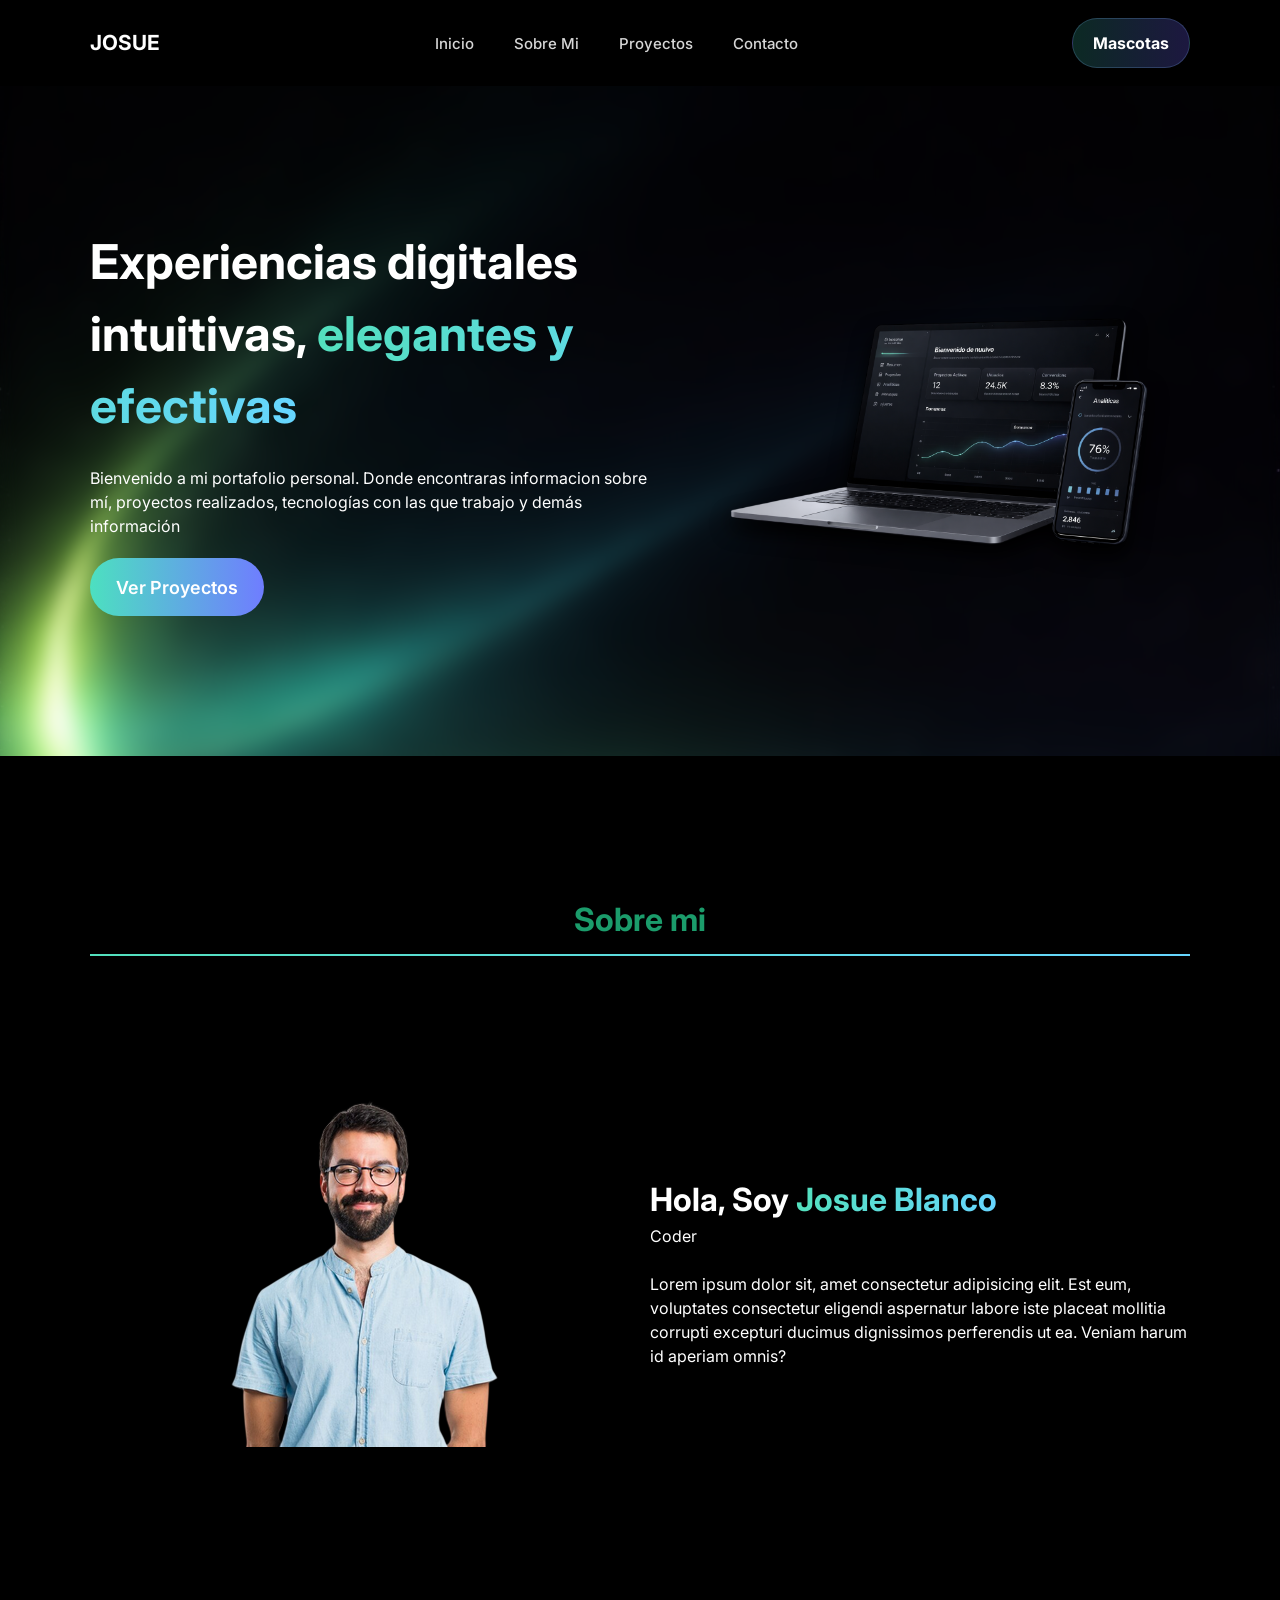
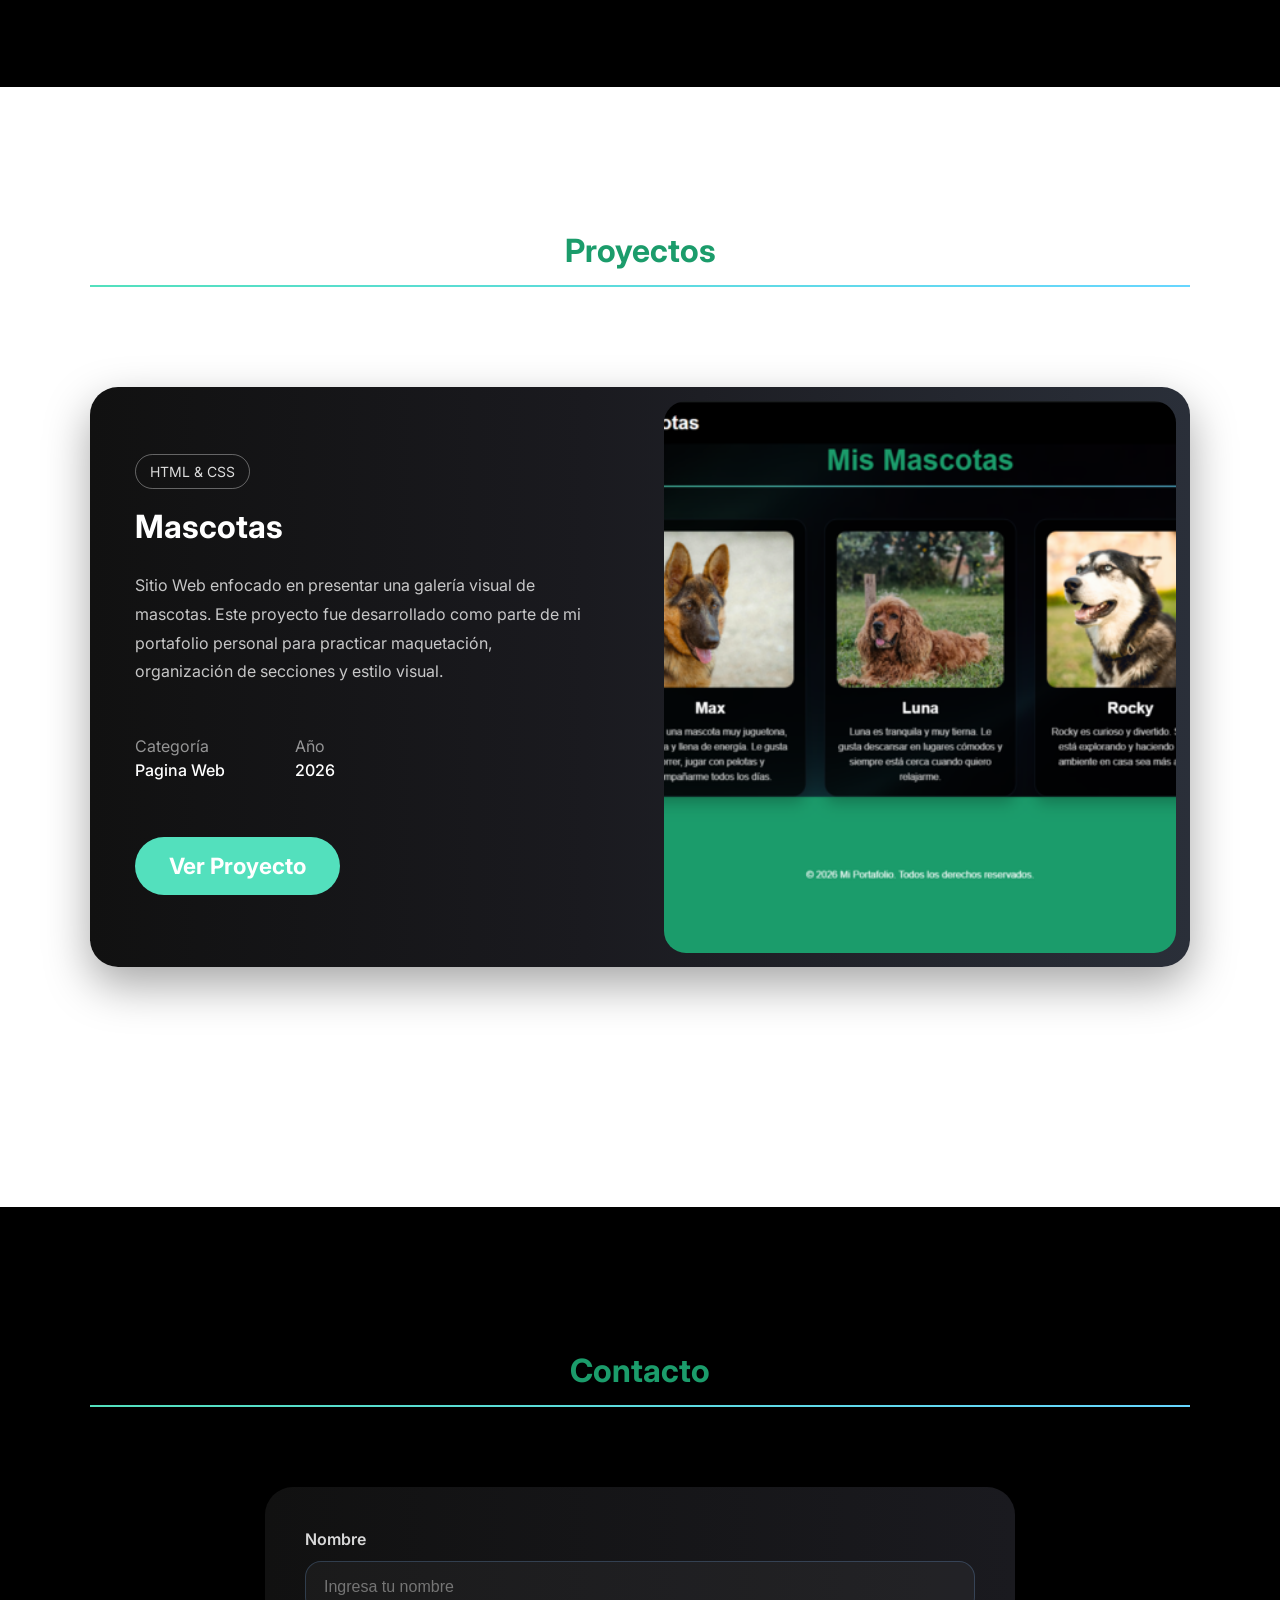
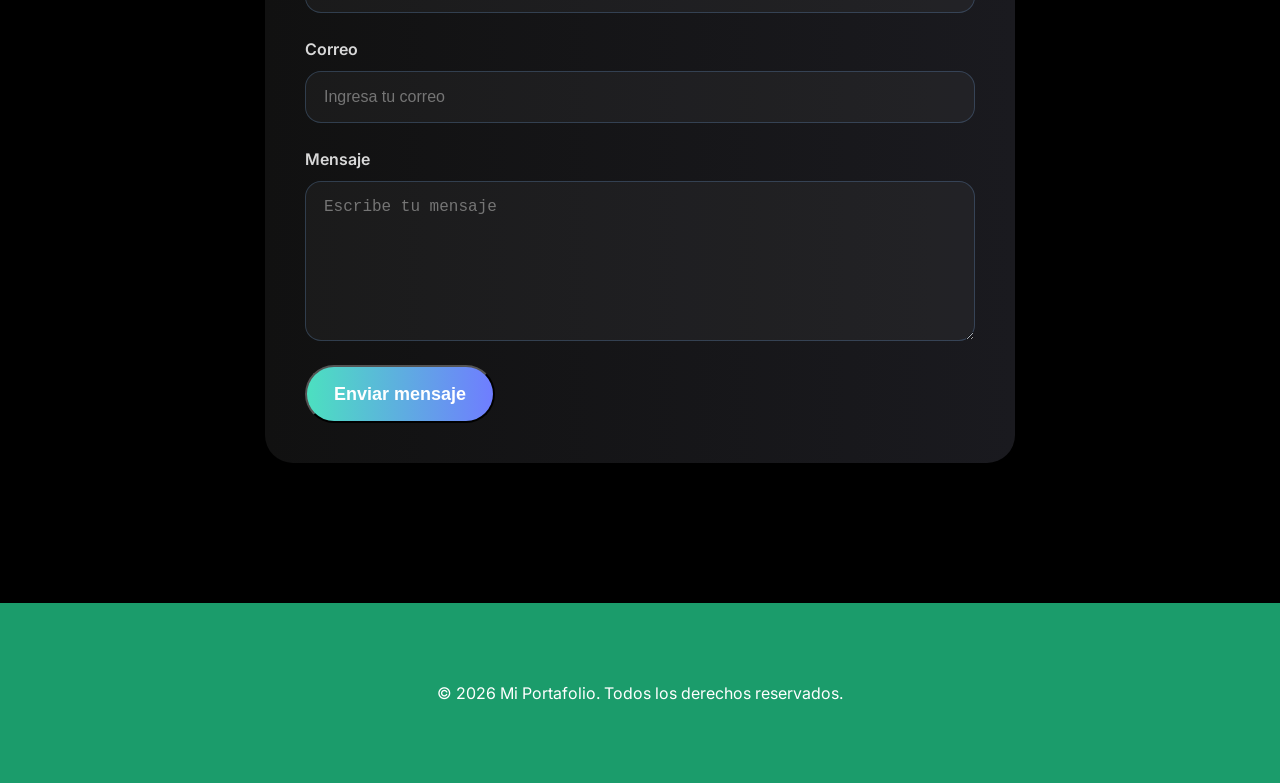
==== index.html @ 23755d36 "my first portafolio" ====
<!doctype html>
<html lang="es">
  <head>
    <meta charset="UTF-8" />
    <meta name="viewport" content="width=device-width, initial-scale=1.0" />
    <title>Portafolio</title>
    <link rel="stylesheet" href="style.css" />
    <link rel="preconnect" href="https://fonts.googleapis.com" />
    <link rel="preconnect" href="https://fonts.gstatic.com" crossorigin />
    <link
      href="https://fonts.googleapis.com/css2?family=Inter:ital,opsz,wght@0,14..32,100..900;1,14..32,100..900&display=swap"
      rel="stylesheet"
    />
  </head>
  <body>
    <header>
      <div class="container navbar">
        <div class="logo">JOSUE</div>
        <nav class="menu">
          <a href="index.html" class="">Inicio</a>
          <a href="#aboutme" class="">Sobre Mi</a>
          <a href="#projects" class="">Proyectos</a>
          <a href="#contact" class="">Contacto</a>
        </nav>
        <a href="mascotas.html" class="btn btn-primary">Mascotas</a>
      </div>
    </header>

    <main>
      <section class="hero">
        <div class="container hero-content">
          <div>
            <h1 class="title-principal">
              Experiencias digitales intuitivas,
              <span class="texto">elegantes y efectivas</span>
            </h1>
            <p>
              <br />
              Bienvenido a mi portafolio personal. Donde encontraras informacion
              sobre mí, proyectos realizados, tecnologías con las que trabajo y
              demás información
            </p>
            <div class="hero-buttons">
              <a href="#" class="btn btn-secondary">Ver Proyectos</a>
            </div>
          </div>

          <div class="hero-image"><img src="laptop01.png" alt="" /></div>
        </div>
      </section>

      <section id="aboutme" class="features">
        <div class="container">
          <div class="section-title">
            <h2>Sobre mi</h2>
            <hr class="linea" />
          </div>
          <div class="features-grid">
            <div class="content-left">
              <img src="person01.png" alt="" />
            </div>
            <div class="content-right">
              <h2 class="title-about-conten">
                Hola, Soy <span class="name">Josue Blanco</span>
              </h2>
              <span>Coder</span>
              <p>
                <br />
                Lorem ipsum dolor sit, amet consectetur adipisicing elit. Est
                eum, voluptates consectetur eligendi aspernatur labore iste
                placeat mollitia corrupti excepturi ducimus dignissimos
                perferendis ut ea. Veniam harum id aperiam omnis?
              </p>
            </div>
          </div>
        </div>
      </section>

      <section id="projects" class="section-projects">
        <div class="container">
          <div class="section-title">
            <h2>Proyectos</h2>
            <hr class="linea" />
          </div>

          <article class="project-showcase">
            <div class="project-info">
              <div class="project-tags">
                <span>HTML & CSS</span>
              </div>

              <h3>Mascotas</h3>

              <p class="project-description">
                Sitio Web enfocado en presentar una galería visual de mascotas.
                Este proyecto fue desarrollado como parte de mi portafolio
                personal para practicar maquetación, organización de secciones y
                estilo visual.
              </p>

              <div class="project-data">
                <div>
                  <small>Categoría</small>
                  <p>Pagina Web</p>
                </div>
                <div>
                  <small>Año</small>
                  <p>2026</p>
                </div>
              </div>

              <a href="mascotas.html" class="btn-case">Ver Proyecto</a>
            </div>

            <div class="project-image">
              <img src="pro01.png" alt="Vista previa del proyecto Mascotas" />
            </div>
          </article>
        </div>
      </section>
      <section id="contact" class="contact-section">
        <div class="container">
          <div class="section-title">
            <h2>Contacto</h2>
            <hr class="linea" />
          </div>

          <div class="container-contact">
            <form class="contact-form">
              <div class="form-group">
                <label for="nombre">Nombre</label>
                <input
                  type="text"
                  id="nombre"
                  name="nombre"
                  placeholder="Ingresa tu nombre"
                />
              </div>

              <div class="form-group">
                <label for="email">Correo</label>
                <input
                  type="email"
                  id="email"
                  name="email"
                  placeholder="Ingresa tu correo"
                />
              </div>

              <div class="form-group">
                <label for="mensaje">Mensaje</label>
                <textarea
                  id="mensaje"
                  name="mensaje"
                  rows="6"
                  placeholder="Escribe tu mensaje"
                ></textarea>
              </div>

              <button type="submit" class="btn btn-secondary">
                Enviar mensaje
              </button>
            </form>
          </div>
        </div>
      </section>
    </main>

    <footer class="pie">
      <p>&copy; 2026 Mi Portafolio. Todos los derechos reservados.</p>
    </footer>
  </body>
</html>
---- style.css ----
* {
  margin: 0;
  padding: 0;
  box-sizing: border-box;
}

html {
  scroll-behavior: smooth;
}

body {
  font-family: Arial, sans-serif;
  background-image: url("fondo-portafolio1.png");
  background-position: center;
  background-size: cover;
  background-repeat: no-repeat;
  background-attachment: fixed;
  backdrop-filter: blur(10px);
  font-family: "Inter", sans-serif;
  line-height: 1.5;
  color: white;
}

.container {
  width: min(1100px, 90%);
  margin: 0 auto;
}

/* Content Header*/

header {
  background: rgb(0, 0, 0);
  position: sticky;
  top: 0;
  z-index: 1000;
}

.navbar {
  display: flex;
  justify-content: space-between;
  align-items: center;
  padding: 18px 0;
}

.logo {
  font-size: 1.3rem;
  font-weight: bold;
}

.menu {
  display: flex;
  gap: 20px;
  align-items: center;
}

.menu {
  list-style: none;
  display: inline-block;
}

.menu a {
  position: relative;
  padding: 18px;
  color: #ffffffd6;
  text-decoration: none;
  font-size: 15px;
  font-weight: 500;
  transition: color 0.25s ease;
  white-space: nowrap;
}
.menu a::after {
  content: "";
  width: 0%;
  height: 2px;
  position: absolute;
  bottom: 0;
  left: 50%;
  background: linear-gradient(90deg, #53e0bd, #67d6ff);
  transition: all 0.4s ease;
}

.menu a:hover::after {
  width: 100%;
  left: 0;
}
.menu a:hover {
  color: white;
}

.btn {
  display: inline-flex;
  align-items: center;
  justify-content: center;
  padding: 12px 20px;
  border-radius: 999px;
  font-weight: bold;
  transition: 0.3s ease;
  text-decoration: none;
  color: inherit;
}

.btn-primary {
  border: 1px solid #81baff38;
  background: linear-gradient(90deg, #41e6c62e, #725eff40);
  backdrop-filter: blur(10px);
}

/* Content Section principal*/

.hero {
  padding: 140px 0;
}

.hero-content {
  display: grid;
  grid-template-columns: 1.2fr 1fr;
  gap: 40px;
  align-items: center;
}

.title-principal {
  font-size: 3rem;
}

.texto {
  background: linear-gradient(to right, #53e0bd, #67d6ff);
  -webkit-background-clip: text;
  background-clip: text;
  -webkit-text-fill-color: transparent;
  color: transparent;
  font-weight: bold;
  font-size: 3rem;
}

.btn-secondary {
  min-height: 58px;
  padding: 0 26px;
  border-radius: 999px;
  font-size: 18px;
  font-weight: 600;
  color: white;
  background: linear-gradient(90deg, #4ce0c0 0%, #6f7dff 100%);
}

.hero-buttons {
  display: flex;
  gap: 15px;
  flex-wrap: wrap;
  margin-top: 20px;
}

.hero-image {
  width: 100%;
  display: flex;
  align-items: center;
  justify-content: center;
}

.hero-image img {
  width: 100%;
  height: auto;
  transition: transform 0.3s ease-in-out;
  filter: drop-shadow(0px 10px 10px rgba(0, 0, 0, 2));
}
.hero-image img:hover {
  transform: scale(1.2);
}

/* Content Section About Me*/

.features {
  background-color: black;
  padding: 140px 0;
}

.section-title {
  text-align: center;
  margin-bottom: 40px;
  color: #1b9c6b;
}

.section-title h2 {
  font-size: 2rem;
  margin-bottom: 10px;
}

.linea {
  border: none;
  height: 2px;
  background: linear-gradient(90deg, #53e0bd, #67d6ff);
  width: 100%;
}

.features-grid {
  padding: 100px 0;
  display: grid;
  grid-template-columns: repeat(2, 1fr);
  gap: 20px;
}

.content-left {
  display: flex;
  justify-content: center;
}

.content-right {
  align-content: center;
}

.title-about-conten {
  font-size: 2rem;
}

.name {
  background: linear-gradient(to right, #53e0bd, #67d6ff);
  -webkit-background-clip: text;
  background-clip: text;
  -webkit-text-fill-color: transparent;
  color: transparent;
  font-weight: bold;
  font-size: 2rem;
}

/* Content Section Projects*/

.section-projects {
  padding: 140px 0;
}

.project-showcase {
  display: grid;
  grid-template-columns: 1fr 1fr;
  gap: 20px;
  margin: 100px 0;
  min-height: 580px;
  border-radius: 28px;
  overflow: hidden;
  background: linear-gradient(90deg, #111111 0%, #1a1a1f 45%, #2a2f39 100%);
  box-shadow: 0 18px 45px rgba(0, 0, 0, 0.35);
}

.project-info {
  padding: 50px 45px 50px 45px;
  display: flex;
  flex-direction: column;
  justify-content: center;
}

.project-tags {
  margin-bottom: 28px;
}

.project-tags span {
  border: 1px solid rgba(255, 255, 255, 0.35);
  color: rgba(255, 255, 255, 0.85);
  border-radius: 999px;
  padding: 8px 14px;
  font-size: 14px;
}

.project-info h3 {
  font-size: 2rem;
  line-height: 1;
  margin-bottom: 28px;
}

.project-description {
  font-size: 1rem;
  line-height: 1.8;
  color: rgba(255, 255, 255, 0.76);
  margin-bottom: 48px;
  max-width: 520px;
}

.project-data {
  display: flex;
  gap: 70px;
  margin-bottom: 55px;
}

.project-data small {
  color: rgba(255, 255, 255, 0.55);
  font-size: 1rem;
  margin-bottom: 10px;
}

.project-data p {
  font-size: 1rem;
  font-weight: 500;
}

.btn-case {
  display: inline-flex;
  align-items: center;
  justify-content: center;
  width: fit-content;
  min-height: 58px;
  padding: 0 34px;
  border-radius: 999px;
  text-decoration: none;
  font-size: 1.4rem;
  font-weight: 700;
  color: white;
  background: #53e0bd;
}

.project-image {
  align-content: center;
  display: flex;
  justify-content: center;
  padding: 14px;
}

.project-image img {
  width: 100%;
  object-fit: cover;
  border-radius: 22px;
}

/* Content Section Contact*/

.contact-section {
  padding: 140px 0;
  background-color: black;
}

.container-contact {
  max-width: 750px;
  margin: 80px auto 0;
  padding: 40px;
  border-radius: 28px;
  background: linear-gradient(90deg, #111111 0%, #1a1a1f);
  box-shadow: 0 18px 45px rgba(0, 0, 0, 0.35);
}

.contact-form {
  display: flex;
  flex-direction: column;

  gap: 24px;
}

.form-group {
  display: flex;
  flex-direction: column;
  gap: 10px;
}

.form-group label {
  font-size: 1rem;
  font-weight: 600;
  color: #ffffffd6;
}

.form-group input,
.form-group textarea {
  width: 100%;
  padding: 16px 18px;
  border: 1px solid #81baff38;
  border-radius: 16px;
  background: rgba(255, 255, 255, 0.04);
  color: white;
  font-size: 1rem;
  outline: none;
  transition: 0.3s ease;
}

.form-group textarea {
  resize: vertical;
  min-height: 160px;
}

.contact-form button {
  width: 190px;
  cursor: pointer;
}

/* Content Page pets*/

.hero-pets {
  padding: 80px 0;
}

.pets-gallery {
  display: flex;
  flex-wrap: wrap;
  justify-content: center;
  gap: 30px;
}

.pet-card {
  width: 320px;
  background: rgba(0, 0, 0, 0.7);
  border: 1px solid rgba(129, 186, 255, 0.12);
  border-radius: 22px;
  padding: 20px;
  text-align: center;
  backdrop-filter: blur(8px);
  box-shadow: 0 10px 25px rgba(0, 0, 0, 0.25);
}

.pet-card img {
  width: 100%;
  height: 260px;
  object-fit: cover;
  border-radius: 16px;
  margin-bottom: 16px;
}

.pet-card h3 {
  font-size: 1.6rem;
  margin-bottom: 12px;
}

.pet-card p {
  color: rgba(255, 255, 255, 0.8);
  line-height: 1.6;
  font-size: 0.98rem;
}

/* Content Footer*/

.pie {
  background-color: #1b9c6b;
  display: flex;
  height: 180px;
  align-items: center;
  justify-content: center;
  color: #ffffff;
}

@media (max-width: 900px) {
  .hero-content {
    grid-template-columns: 1fr;
  }

  .content-left {
    order: 2;
  }

  .content-right {
    order: 1;
  }

  .features-grid {
    grid-template-columns: 1fr;
  }
  .project-showcase {
    grid-template-columns: 1fr;
  }
  .project-info {
    order: 2;
  }
  .project-image {
    order: 1;
  }
}

@media (max-width: 600px) {
  .navbar {
    flex-direction: column;
    gap: 15px;
  }

  .menu {
    flex-wrap: wrap;
    justify-content: center;
  }

  .features-grid {
    grid-template-columns: 1fr;
  }

  .hero-text h1 {
    font-size: 2rem;
  }

  .hero-buttons {
    flex-direction: column;
  }

  .btn {
    width: 100%;
  }
  .contact-box {
    padding: 25px;
    margin-top: 50px;
  }

  .contact-form button {
    align-self: stretch;
  }
}
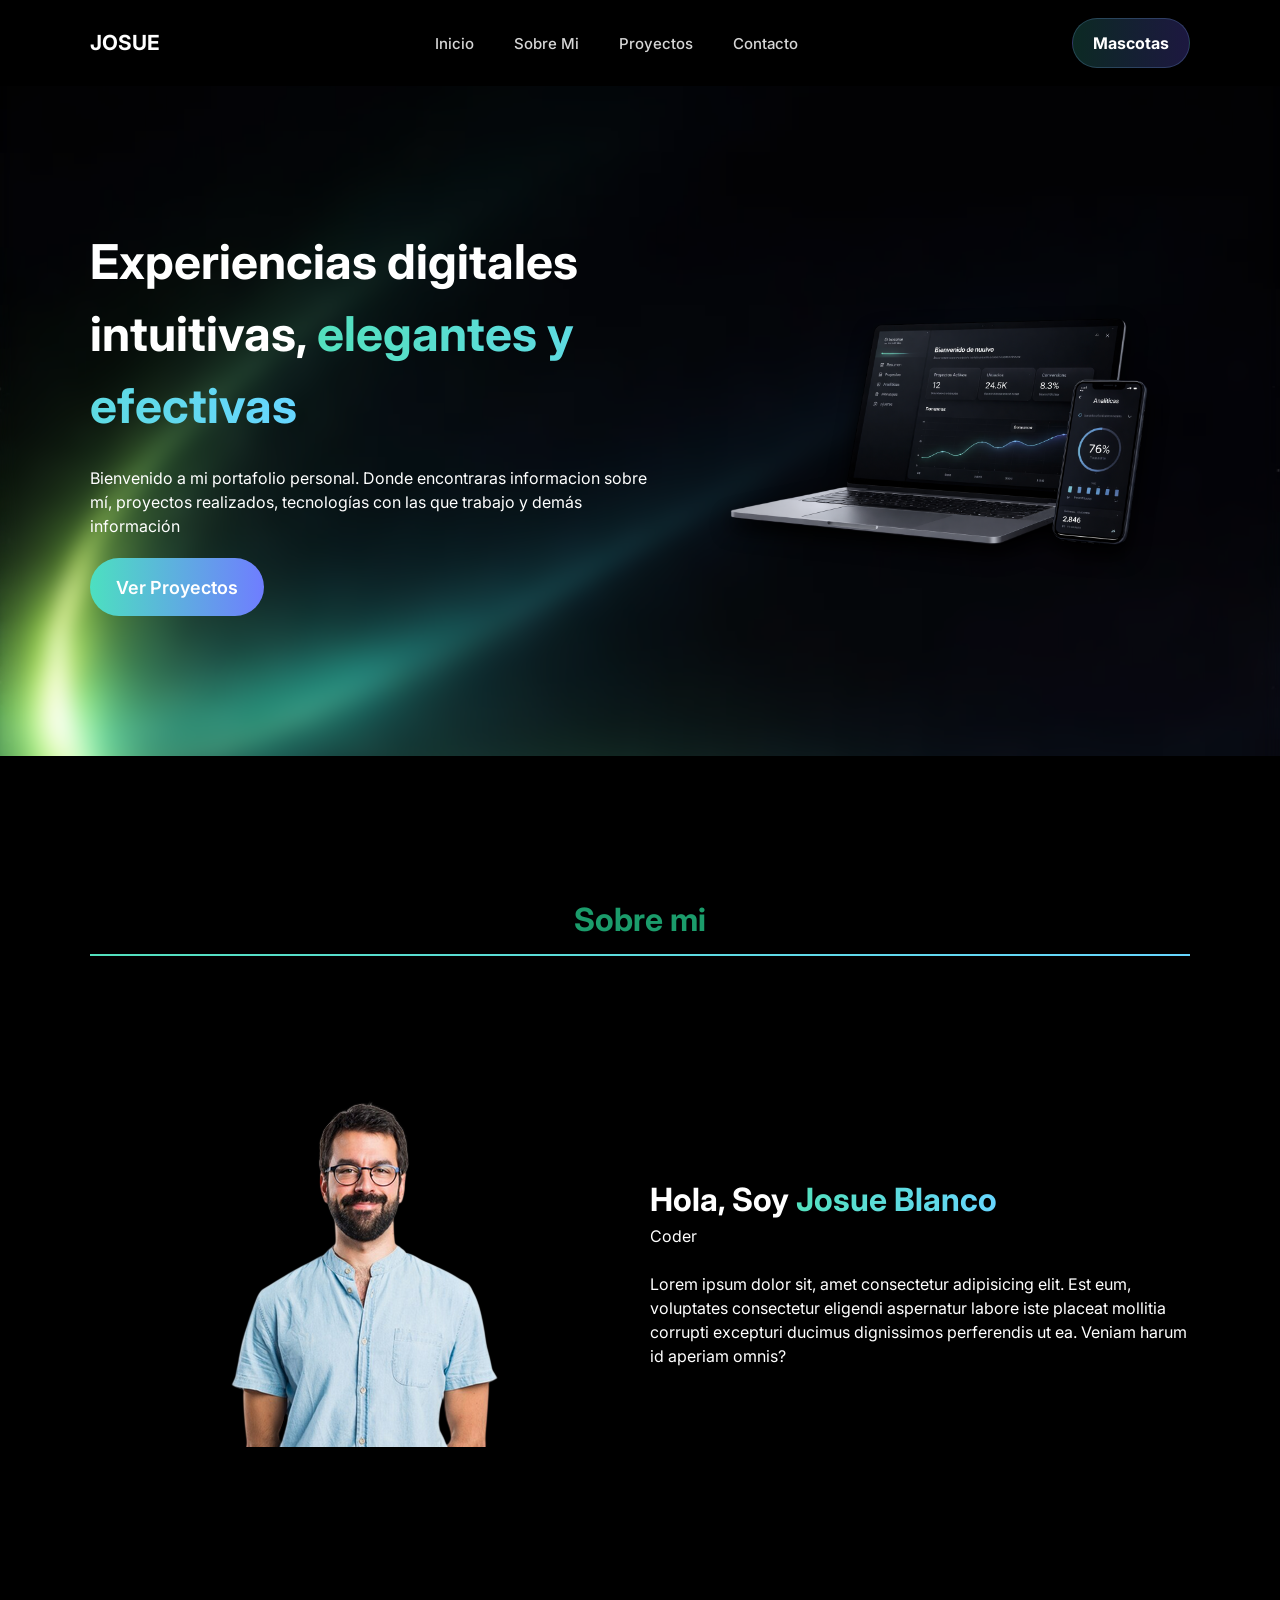
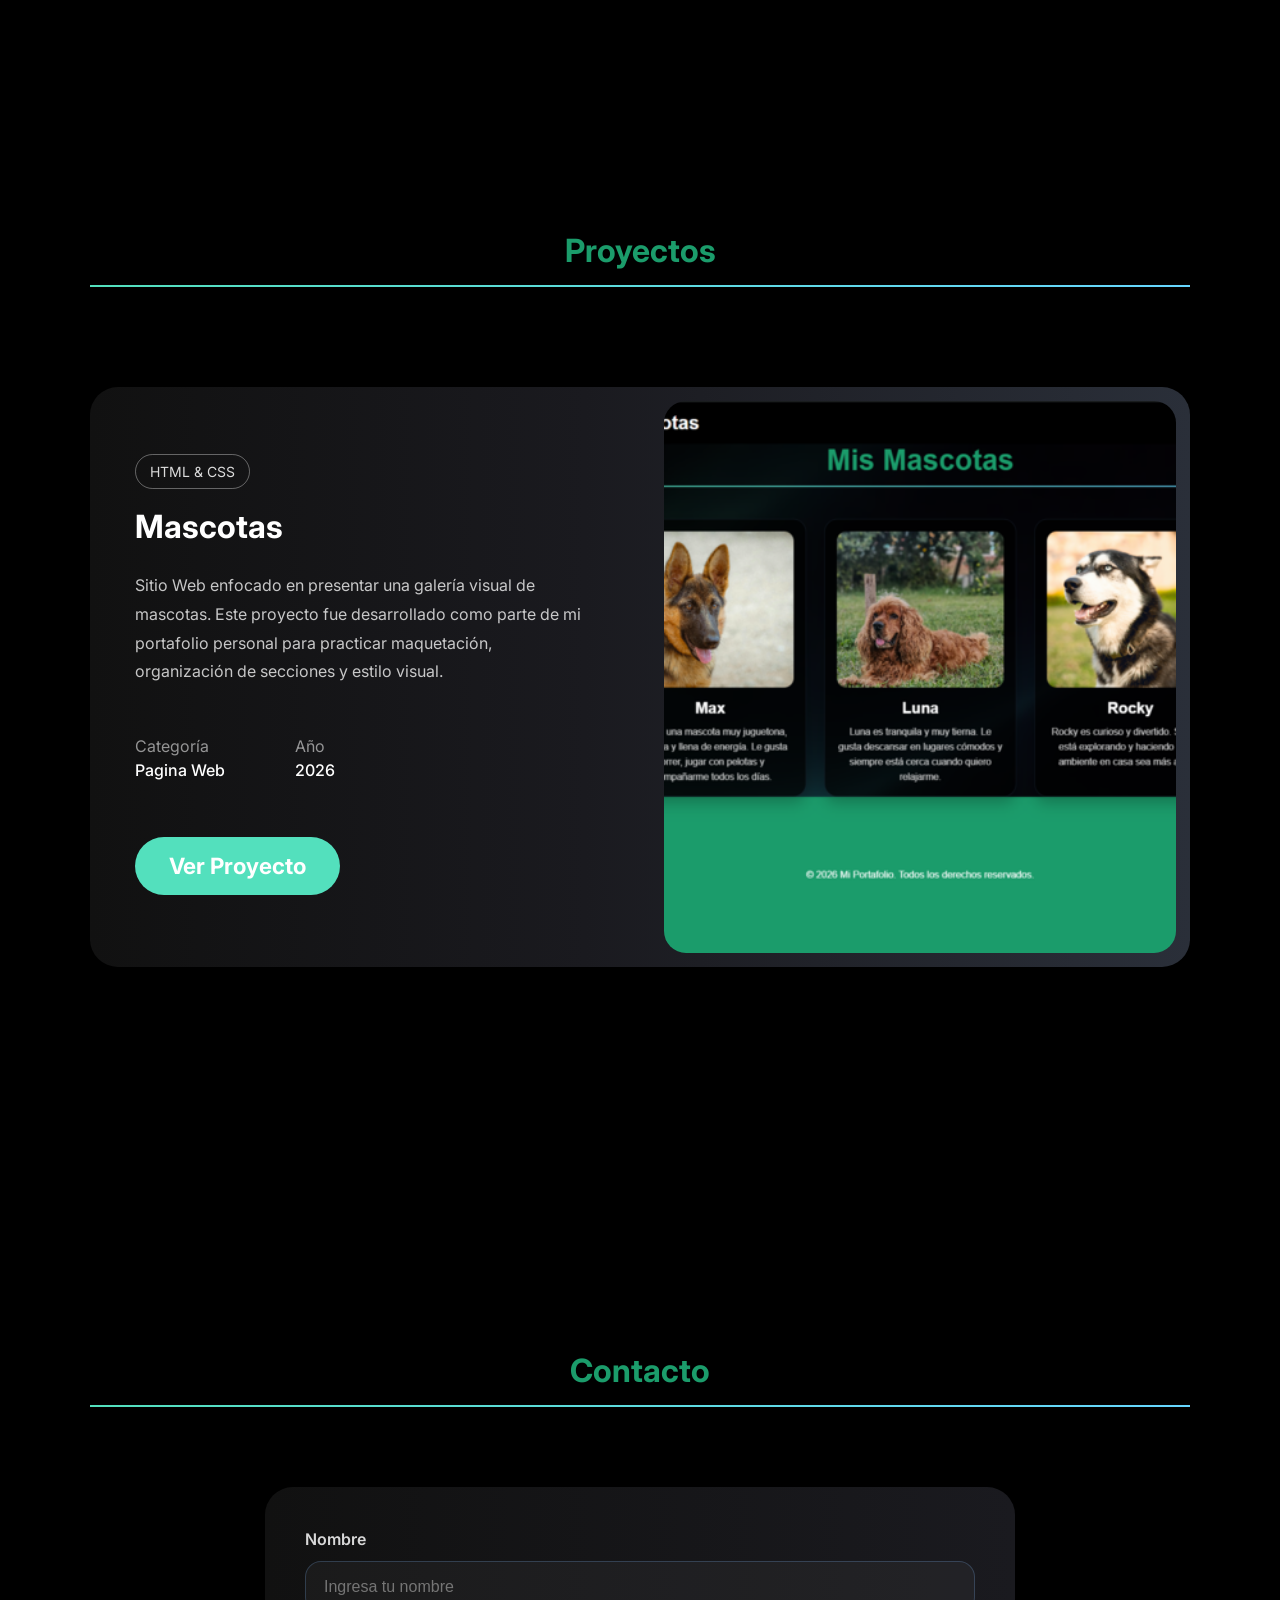
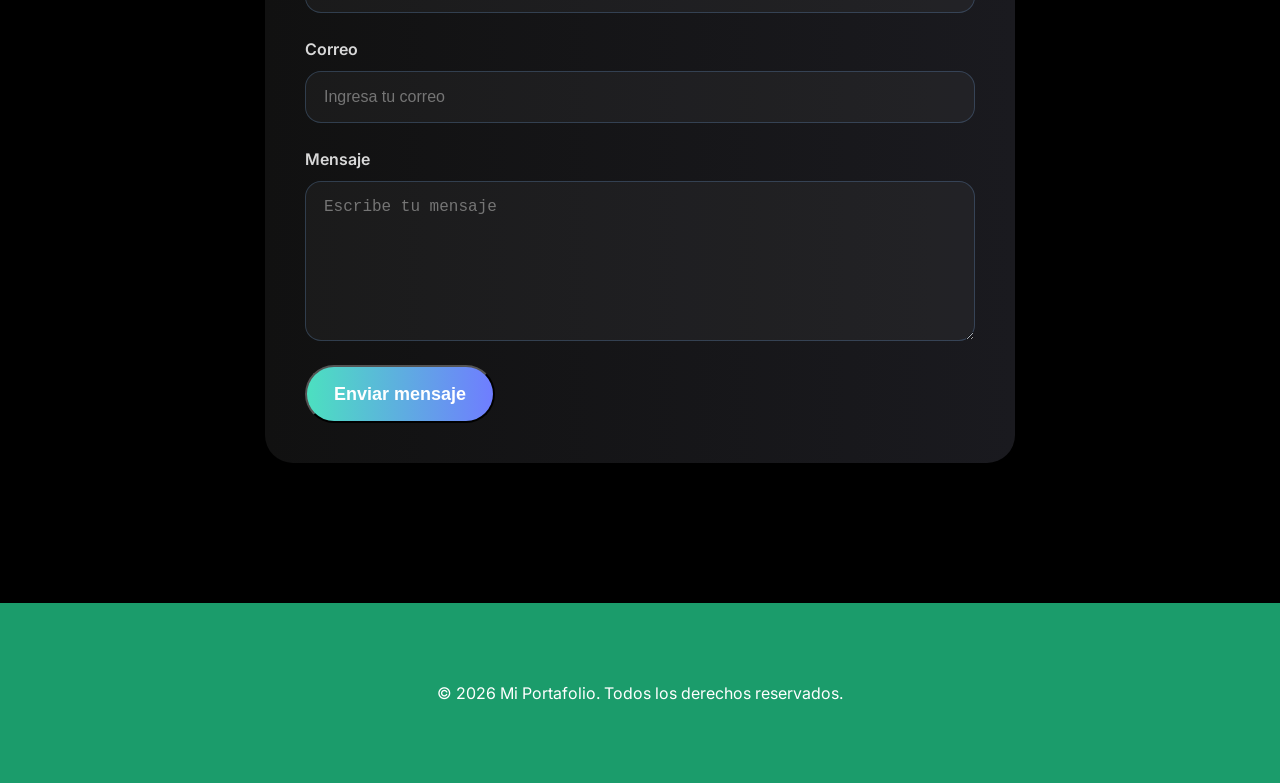
==== commit a3d19667: "update menu" ====
--- a/index.html
+++ b/index.html
@@ -16,13 +16,18 @@
     <header>
       <div class="container navbar">
         <div class="logo">JOSUE</div>
+        <button class="close-menu">
+          <span></span>
+          <span></span>
+          <span></span>
+        </button>
         <nav class="menu">
           <a href="index.html" class="">Inicio</a>
           <a href="#aboutme" class="">Sobre Mi</a>
           <a href="#projects" class="">Proyectos</a>
           <a href="#contact" class="">Contacto</a>
         </nav>
-        <a href="mascotas.html" class="btn btn-primary">Mascotas</a>
+        <a href="mascotas.html" class="btn btn-primary btn-mascota">Mascotas</a>
       </div>
     </header>
 
@@ -169,5 +174,6 @@
     <footer class="pie">
       <p>&copy; 2026 Mi Portafolio. Todos los derechos reservados.</p>
     </footer>
+    <script src="script.js"></script>
   </body>
 </html>
--- a/style.css
+++ b/style.css
@@ -10,7 +10,8 @@
 
 body {
   font-family: Arial, sans-serif;
-  background-image: url("fondo-portafolio1.png");
+  background: black;
+  background-image: url("fondo-portafolio1.webp");
   background-position: center;
   background-size: cover;
   background-repeat: no-repeat;
@@ -47,13 +48,26 @@
   font-weight: bold;
 }
 
+.close-menu {
+  display: none;
+  flex-direction: column;
+  gap: 4px;
+  background: none;
+  border: none;
+  padding: 4px;
+  cursor: pointer;
+}
+.close-menu span {
+  width: 25px;
+  height: 3px;
+  margin-top: 4px;
+  background-color: white;
+  display: block;
+}
 .menu {
   display: flex;
   gap: 20px;
   align-items: center;
-}
-
-.menu {
   list-style: none;
   display: inline-block;
 }
@@ -457,14 +471,43 @@
 }
 
 @media (max-width: 600px) {
-  .navbar {
+  .menu {
+    display: flex;
+
     flex-direction: column;
-    gap: 15px;
-  }
-
-  .menu {
-    flex-wrap: wrap;
-    justify-content: center;
+    position: absolute;
+    width: 100%;
+    top: 100%;
+    left: 0;
+    z-index: 10;
+    height: 0;
+    overflow: hidden;
+    transition: all 0.5s ease-in-out;
+  }
+  .active {
+    height: 100vh;
+  }
+  .btn-mascota {
+    display: none;
+  }
+  .menu::after {
+    content: "";
+    z-index: -1;
+    left: 0;
+    position: absolute;
+    width: 100%;
+    height: 100%;
+    background-color: #000000ce;
+    backdrop-filter: blur(5px);
+  }
+  .close-menu {
+    display: block;
+    padding: 10px;
+  }
+
+  .menu a {
+    font-size: 20px;
+    color: white;
   }
 
   .features-grid {
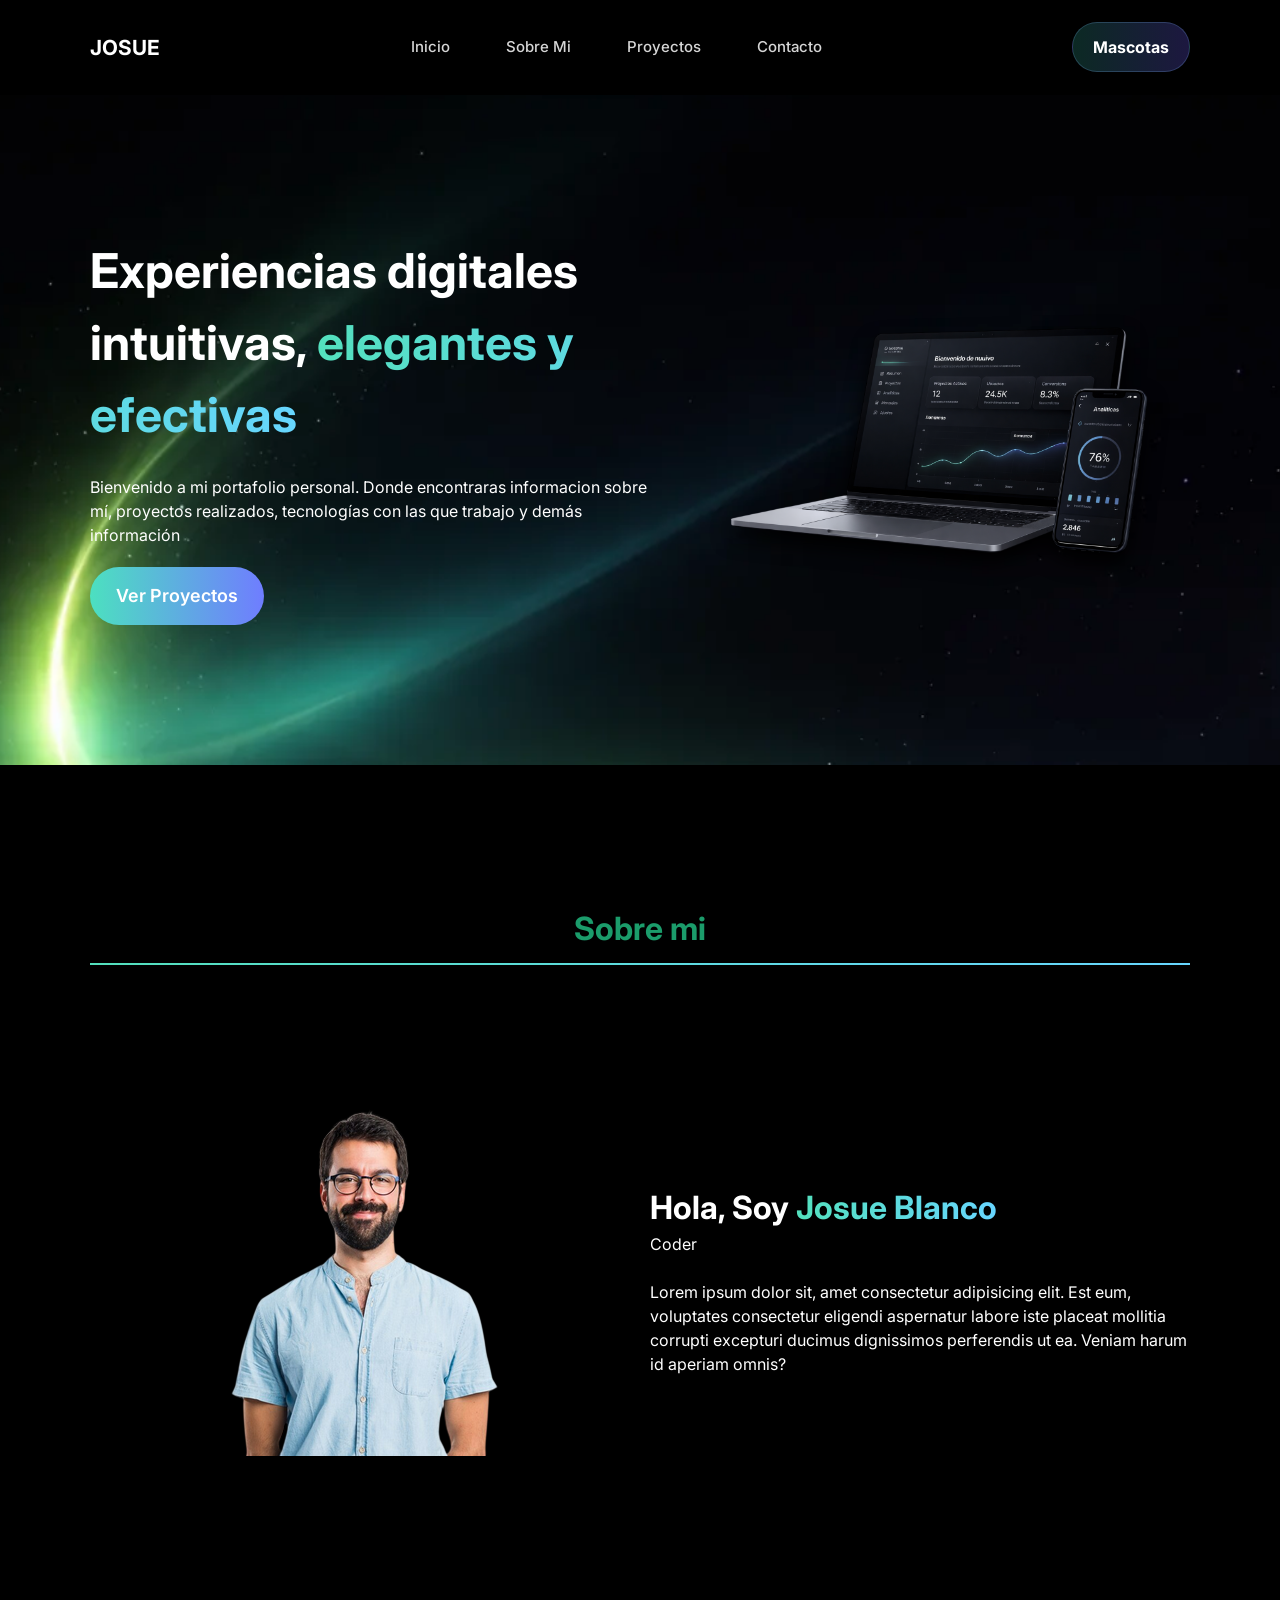
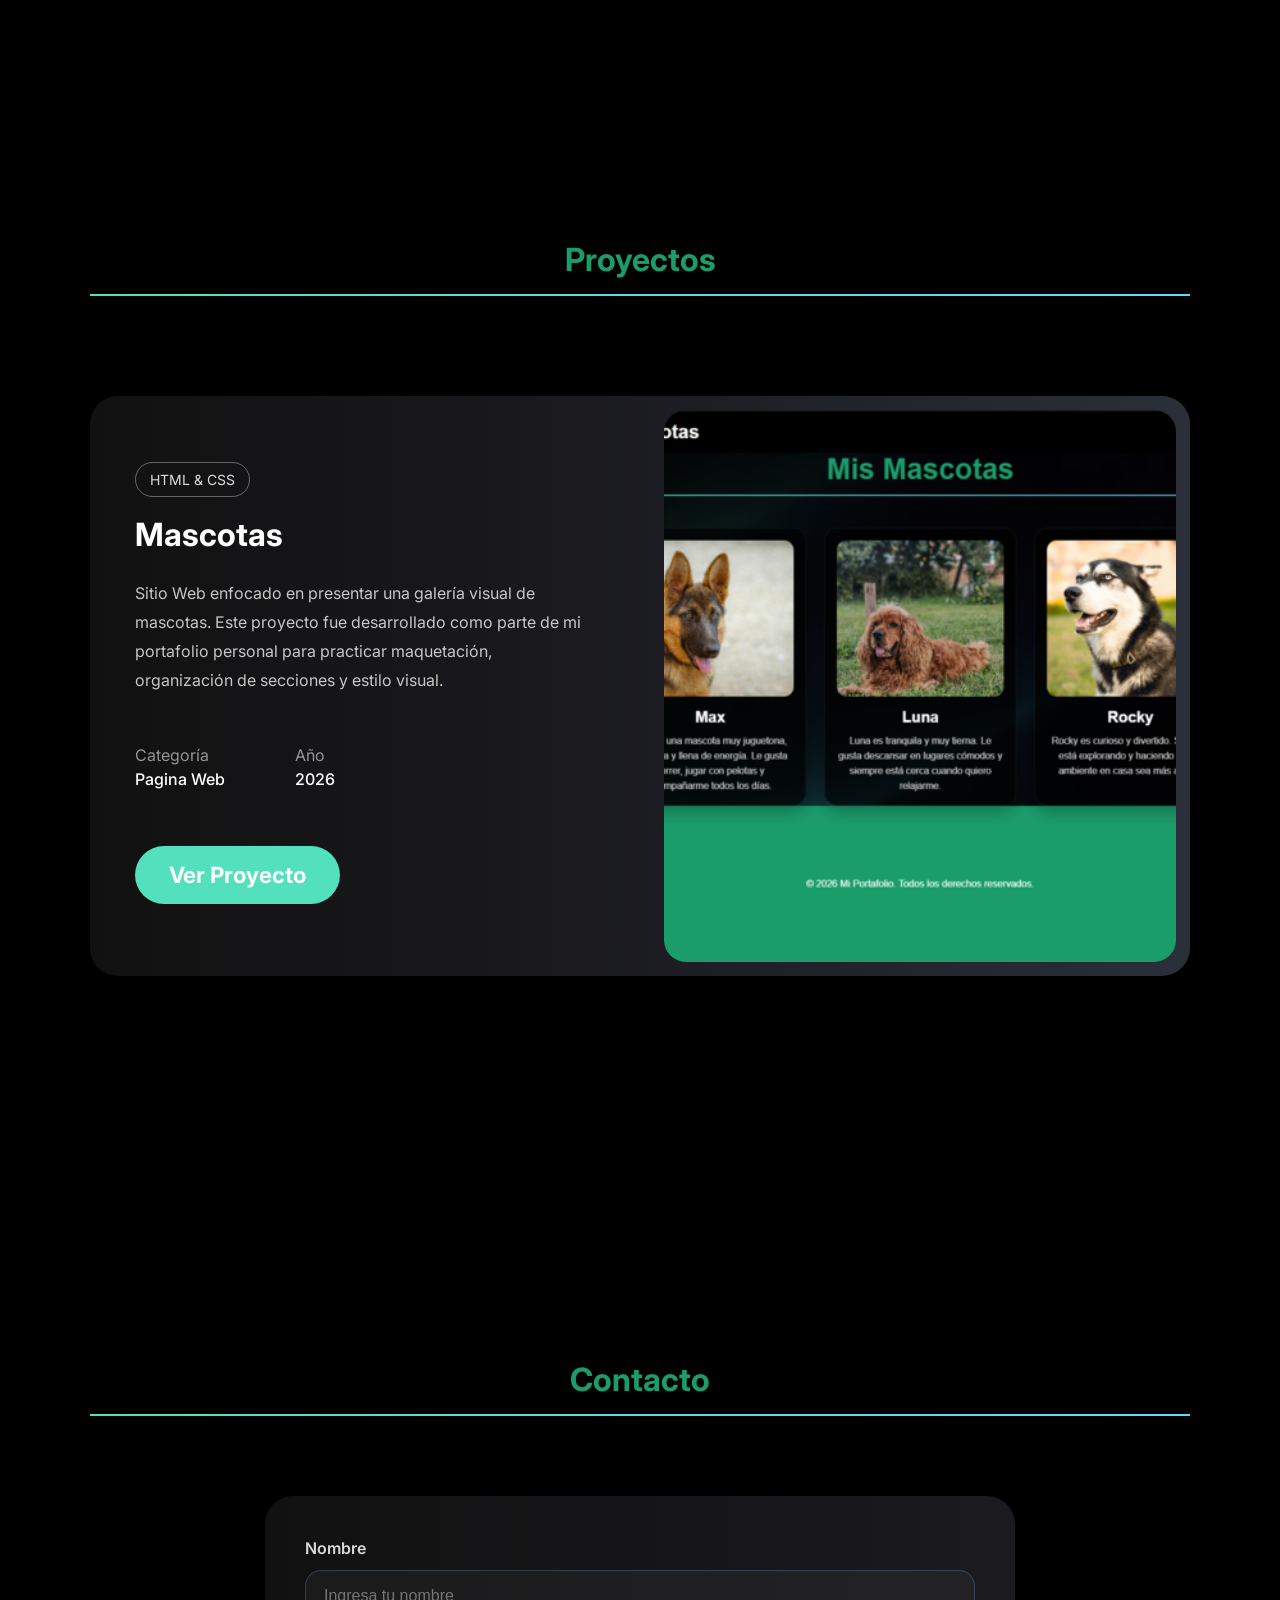
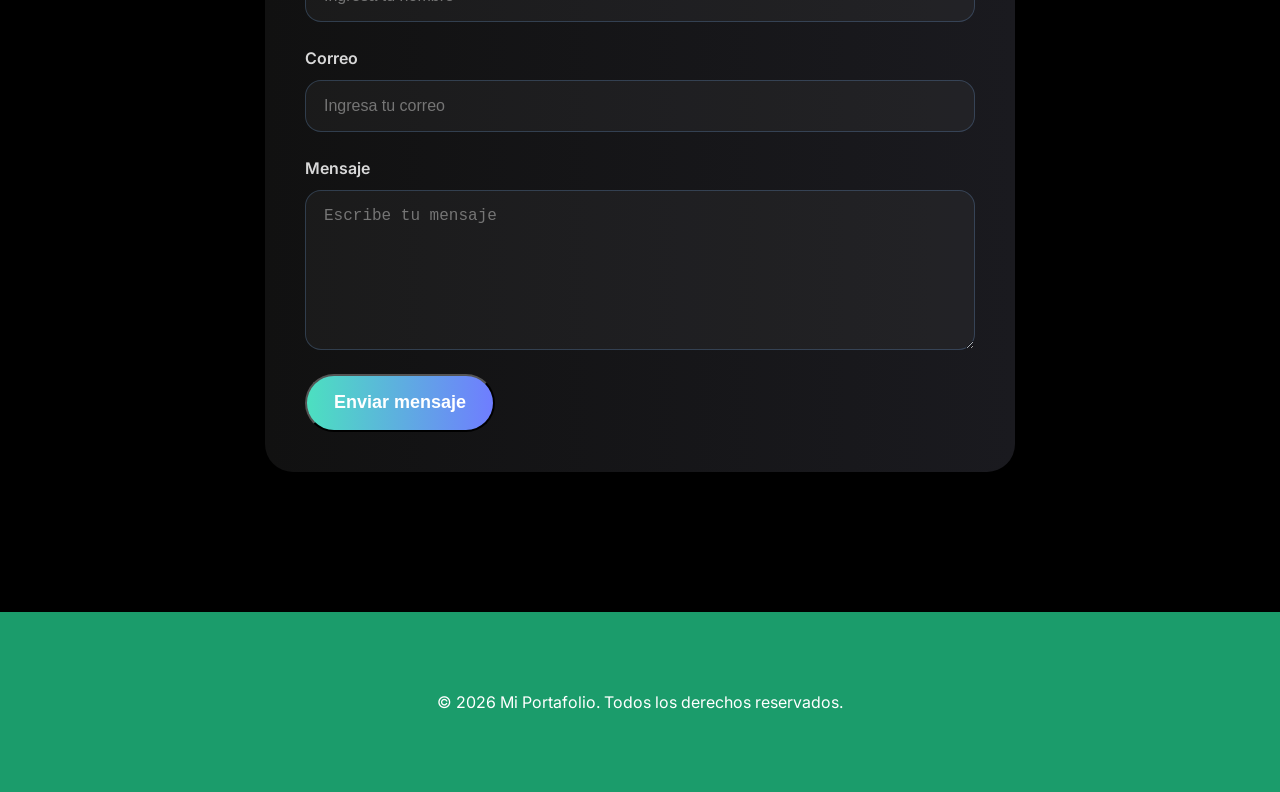
==== commit 5061d98c: "update portafolio" ====
--- a/index.html
+++ b/index.html
@@ -13,6 +13,7 @@
     />
   </head>
   <body>
+    <div class="bg-fixed"></div>
     <header>
       <div class="container navbar">
         <div class="logo">JOSUE</div>
--- a/style.css
+++ b/style.css
@@ -9,17 +9,21 @@
 }
 
 body {
-  font-family: Arial, sans-serif;
+  font-family: "Inter", sans-serif;
+  line-height: 1.5;
+  color: white;
   background: black;
+  position: relative;
+}
+
+.bg-fixed {
+  position: fixed;
+  inset: 0;
   background-image: url("fondo-portafolio1.webp");
   background-position: center;
   background-size: cover;
   background-repeat: no-repeat;
-  background-attachment: fixed;
-  backdrop-filter: blur(10px);
-  font-family: "Inter", sans-serif;
-  line-height: 1.5;
-  color: white;
+  z-index: -1;
 }
 
 .container {
@@ -30,7 +34,7 @@
 /* Content Header*/
 
 header {
-  background: rgb(0, 0, 0);
+  background: #000000;
   position: sticky;
   top: 0;
   z-index: 1000;
@@ -69,7 +73,6 @@
   gap: 20px;
   align-items: center;
   list-style: none;
-  display: inline-block;
 }
 
 .menu a {
@@ -175,9 +178,6 @@
   height: auto;
   transition: transform 0.3s ease-in-out;
   filter: drop-shadow(0px 10px 10px rgba(0, 0, 0, 2));
-}
-.hero-image img:hover {
-  transform: scale(1.2);
 }
 
 /* Content Section About Me*/
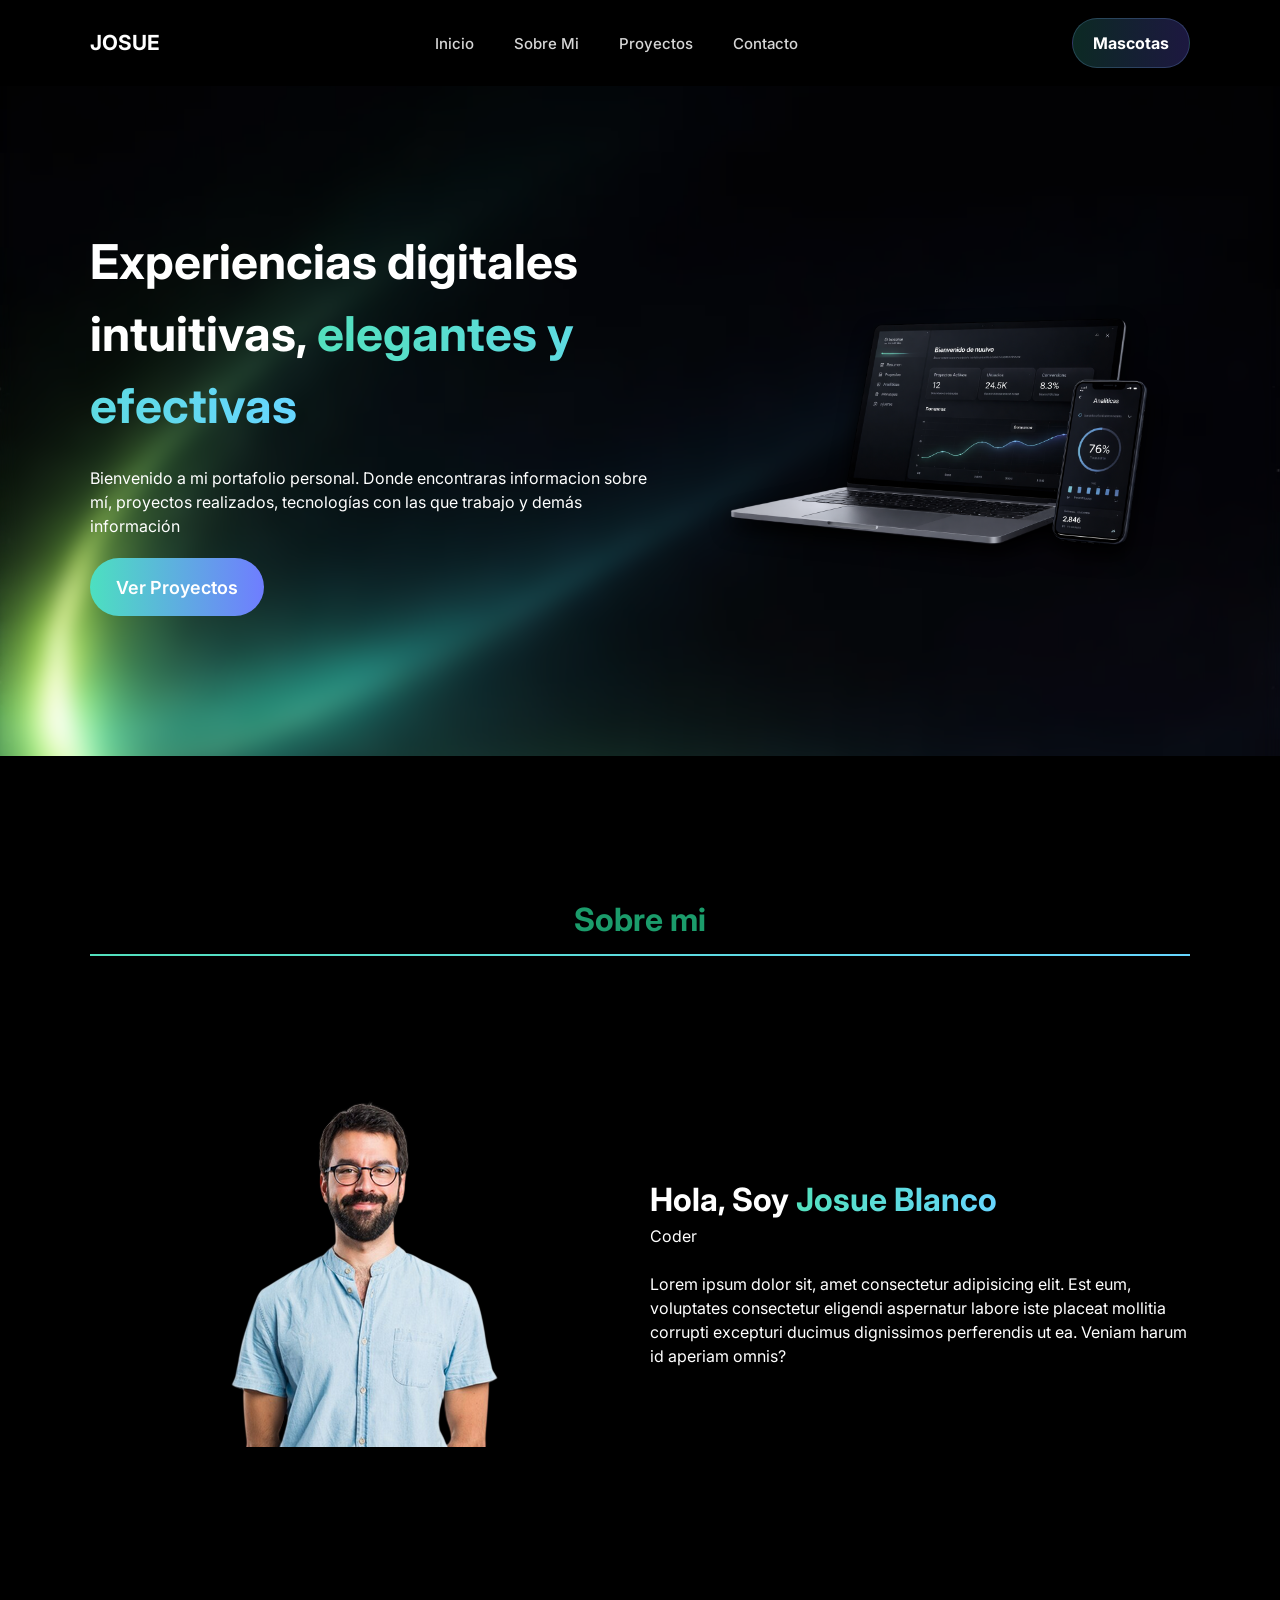
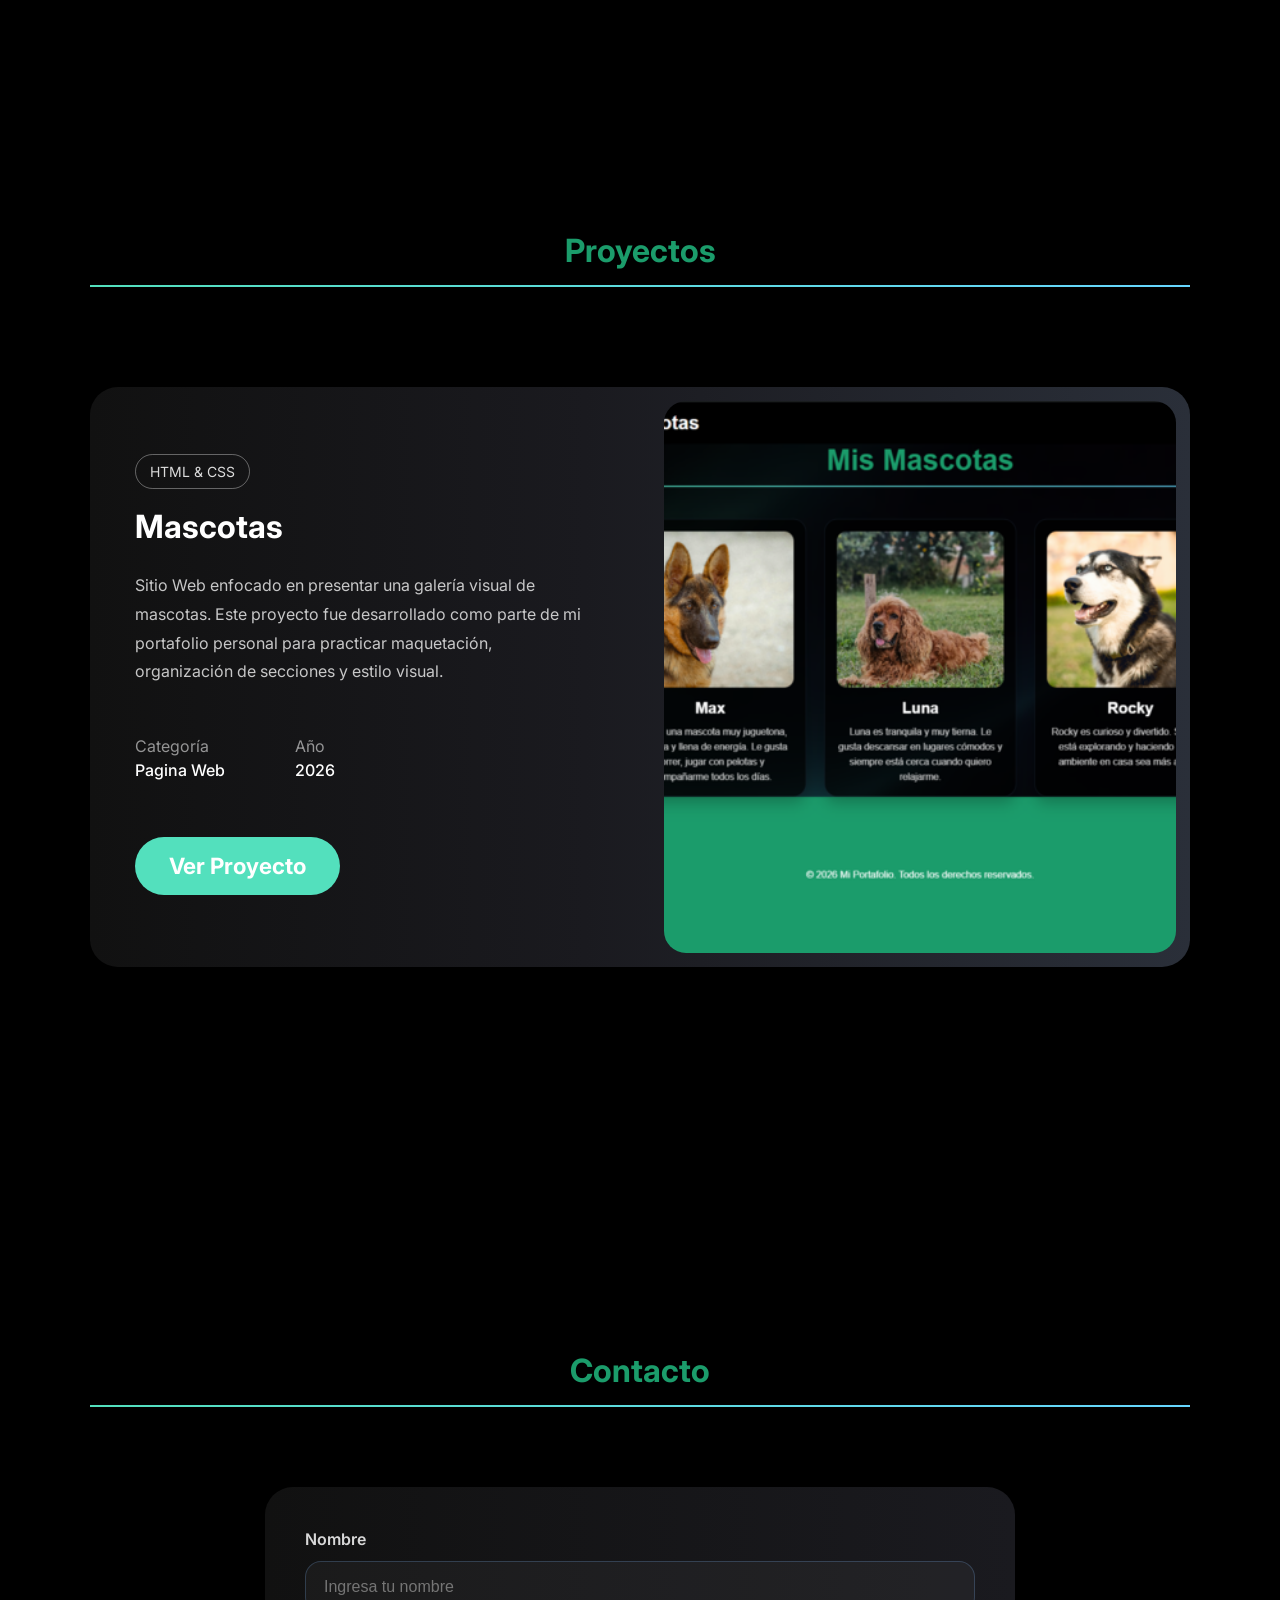
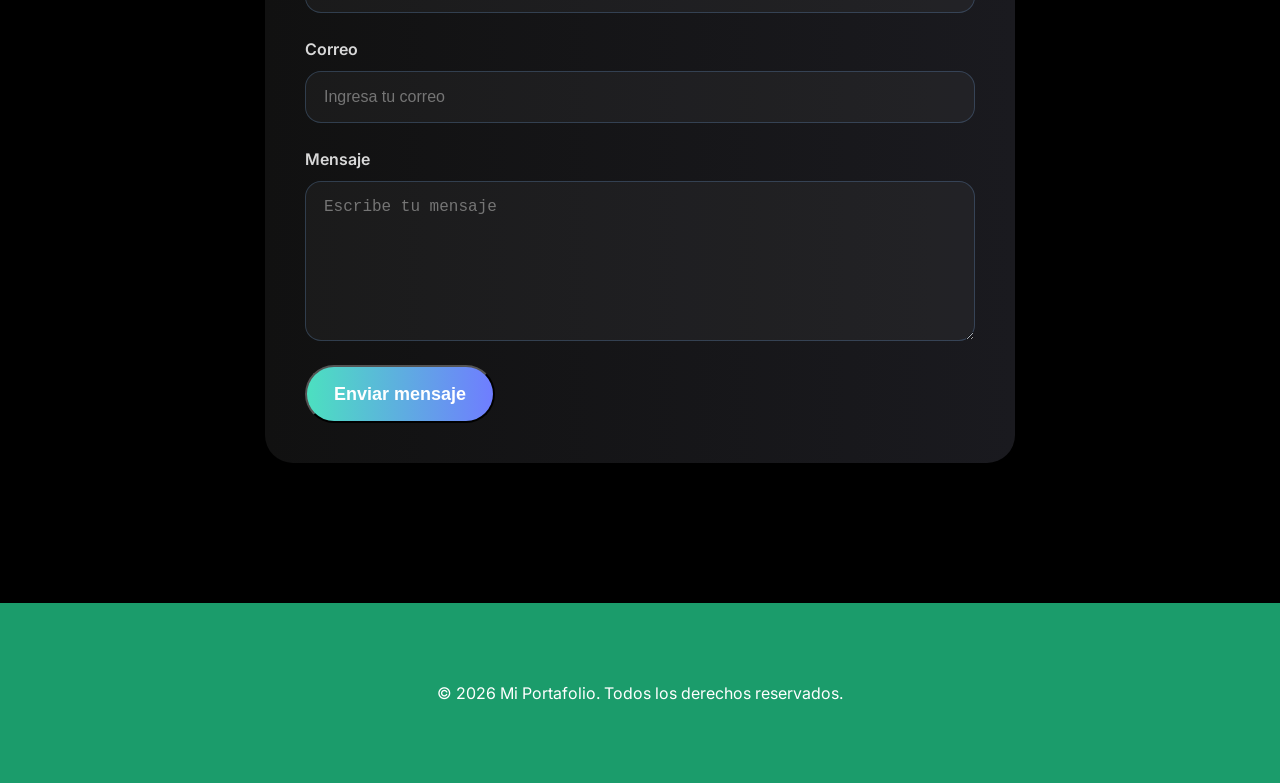
==== commit cd3474a7: "update icon menu" ====
--- a/index.html
+++ b/index.html
@@ -17,11 +17,39 @@
     <header>
       <div class="container navbar">
         <div class="logo">JOSUE</div>
+        <button class="open-menu">
+          <svg
+            xmlns="http://www.w3.org/2000/svg"
+            fill="none"
+            viewBox="0 0 24 24"
+            stroke-width="1.5"
+            stroke="currentColor"
+            class="icon"
+          >
+            <path
+              stroke-linecap="round"
+              stroke-linejoin="round"
+              d="M3.75 6.75h16.5M3.75 12h16.5m-16.5 5.25h16.5"
+            />
+          </svg>
+        </button>
         <button class="close-menu">
-          <span></span>
-          <span></span>
-          <span></span>
+          <svg
+            xmlns="http://www.w3.org/2000/svg"
+            fill="none"
+            viewBox="0 0 24 24"
+            stroke-width="1.5"
+            stroke="currentColor"
+            class="icon"
+          >
+            <path
+              stroke-linecap="round"
+              stroke-linejoin="round"
+              d="M6 18 18 6M6 6l12 12"
+            />
+          </svg>
         </button>
+
         <nav class="menu">
           <a href="index.html" class="">Inicio</a>
           <a href="#aboutme" class="">Sobre Mi</a>
--- a/style.css
+++ b/style.css
@@ -9,21 +9,17 @@
 }
 
 body {
-  font-family: "Inter", sans-serif;
-  line-height: 1.5;
-  color: white;
+  font-family: Arial, sans-serif;
   background: black;
-  position: relative;
-}
-
-.bg-fixed {
-  position: fixed;
-  inset: 0;
   background-image: url("fondo-portafolio1.webp");
   background-position: center;
   background-size: cover;
   background-repeat: no-repeat;
-  z-index: -1;
+  background-attachment: fixed;
+  backdrop-filter: blur(10px);
+  font-family: "Inter", sans-serif;
+  line-height: 1.5;
+  color: white;
 }
 
 .container {
@@ -34,7 +30,7 @@
 /* Content Header*/
 
 header {
-  background: #000000;
+  background: rgb(0, 0, 0);
   position: sticky;
   top: 0;
   z-index: 1000;
@@ -52,27 +48,32 @@
   font-weight: bold;
 }
 
+.open-menu {
+  display: none;
+  border: none;
+  background: none;
+  cursor: pointer;
+  color: white;
+}
+.icon {
+  width: 24px;
+  height: 24px;
+}
+
 .close-menu {
   display: none;
-  flex-direction: column;
-  gap: 4px;
   background: none;
   border: none;
-  padding: 4px;
   cursor: pointer;
-}
-.close-menu span {
-  width: 25px;
-  height: 3px;
-  margin-top: 4px;
-  background-color: white;
-  display: block;
-}
+  color: white;
+}
+
 .menu {
   display: flex;
   gap: 20px;
   align-items: center;
   list-style: none;
+  display: inline-block;
 }
 
 .menu a {
@@ -178,6 +179,9 @@
   height: auto;
   transition: transform 0.3s ease-in-out;
   filter: drop-shadow(0px 10px 10px rgba(0, 0, 0, 2));
+}
+.hero-image img:hover {
+  transform: scale(1.2);
 }
 
 /* Content Section About Me*/
@@ -473,7 +477,6 @@
 @media (max-width: 600px) {
   .menu {
     display: flex;
-
     flex-direction: column;
     position: absolute;
     width: 100%;
@@ -487,6 +490,13 @@
   .active {
     height: 100vh;
   }
+  .open-menu.actives {
+    display: none;
+  }
+  .close-menu.activesed {
+    display: block;
+  }
+
   .btn-mascota {
     display: none;
   }
@@ -500,9 +510,8 @@
     background-color: #000000ce;
     backdrop-filter: blur(5px);
   }
-  .close-menu {
+  .open-menu {
     display: block;
-    padding: 10px;
   }
 
   .menu a {
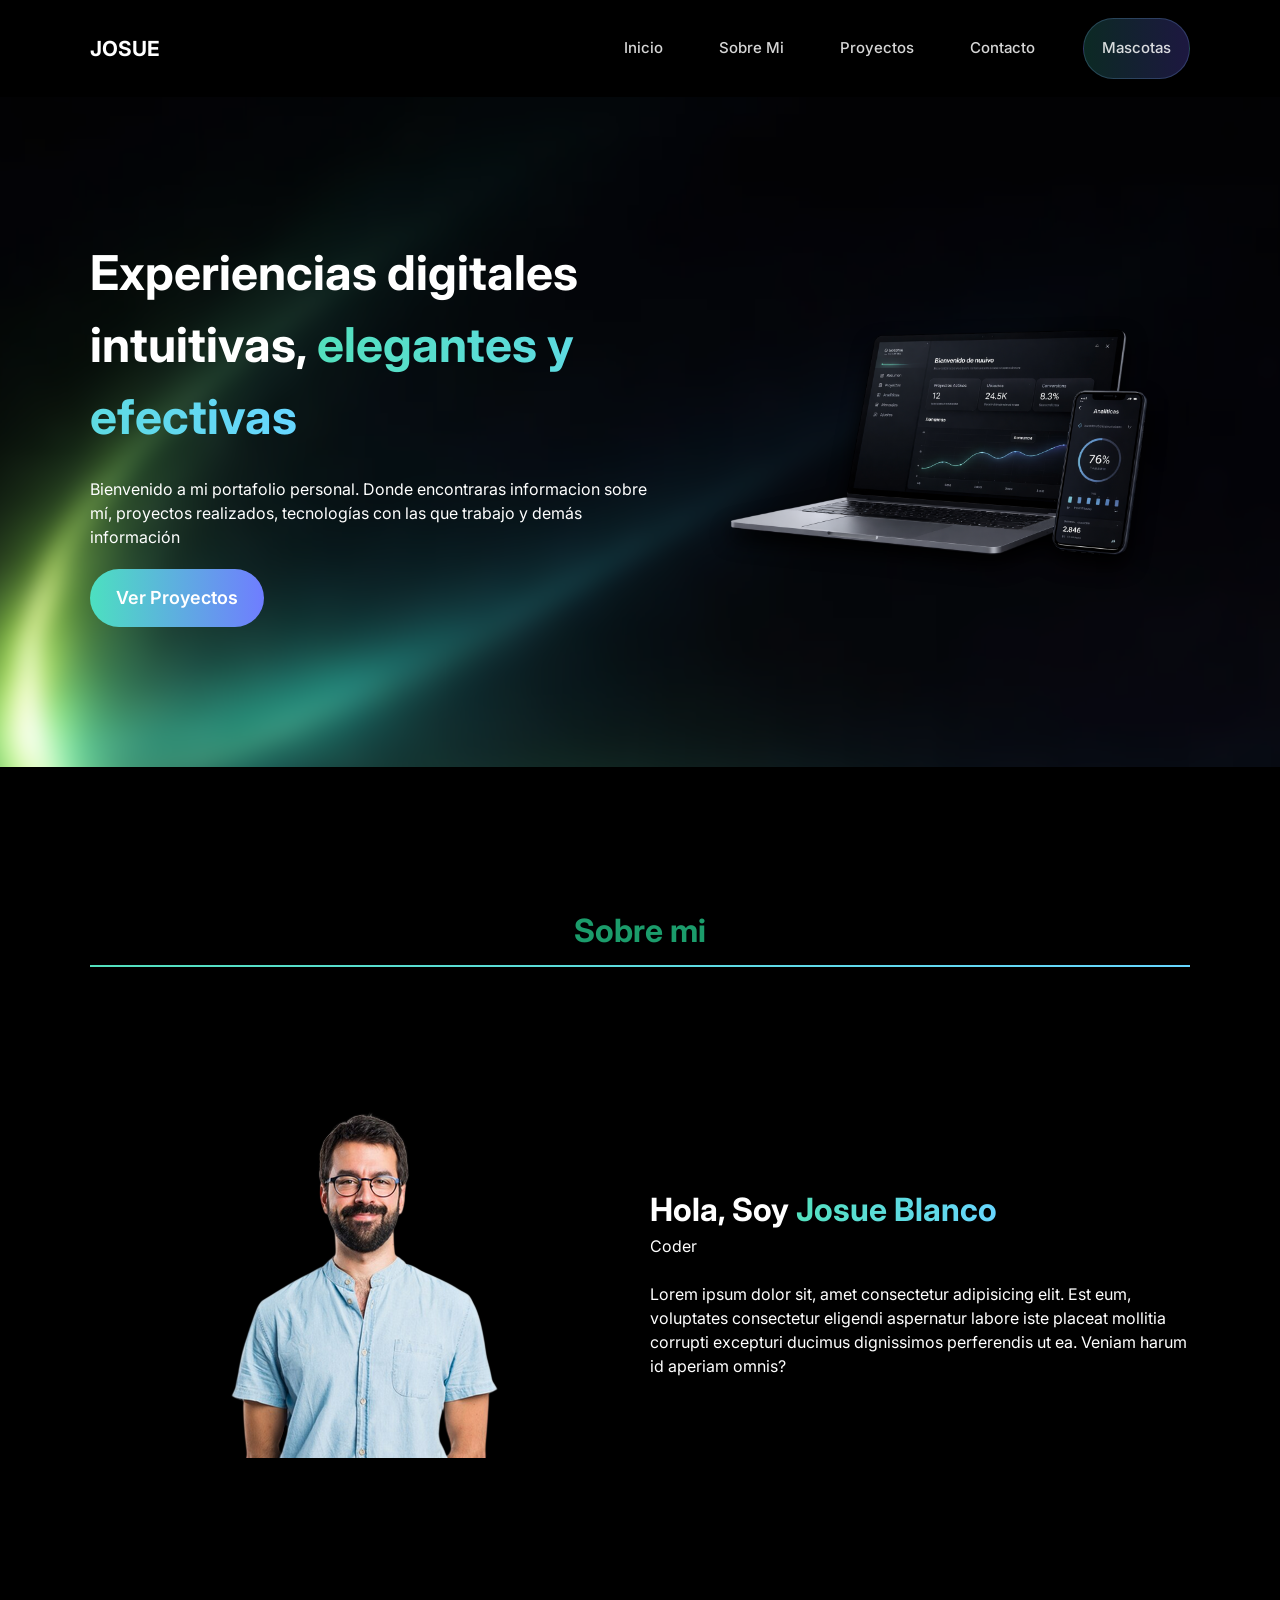
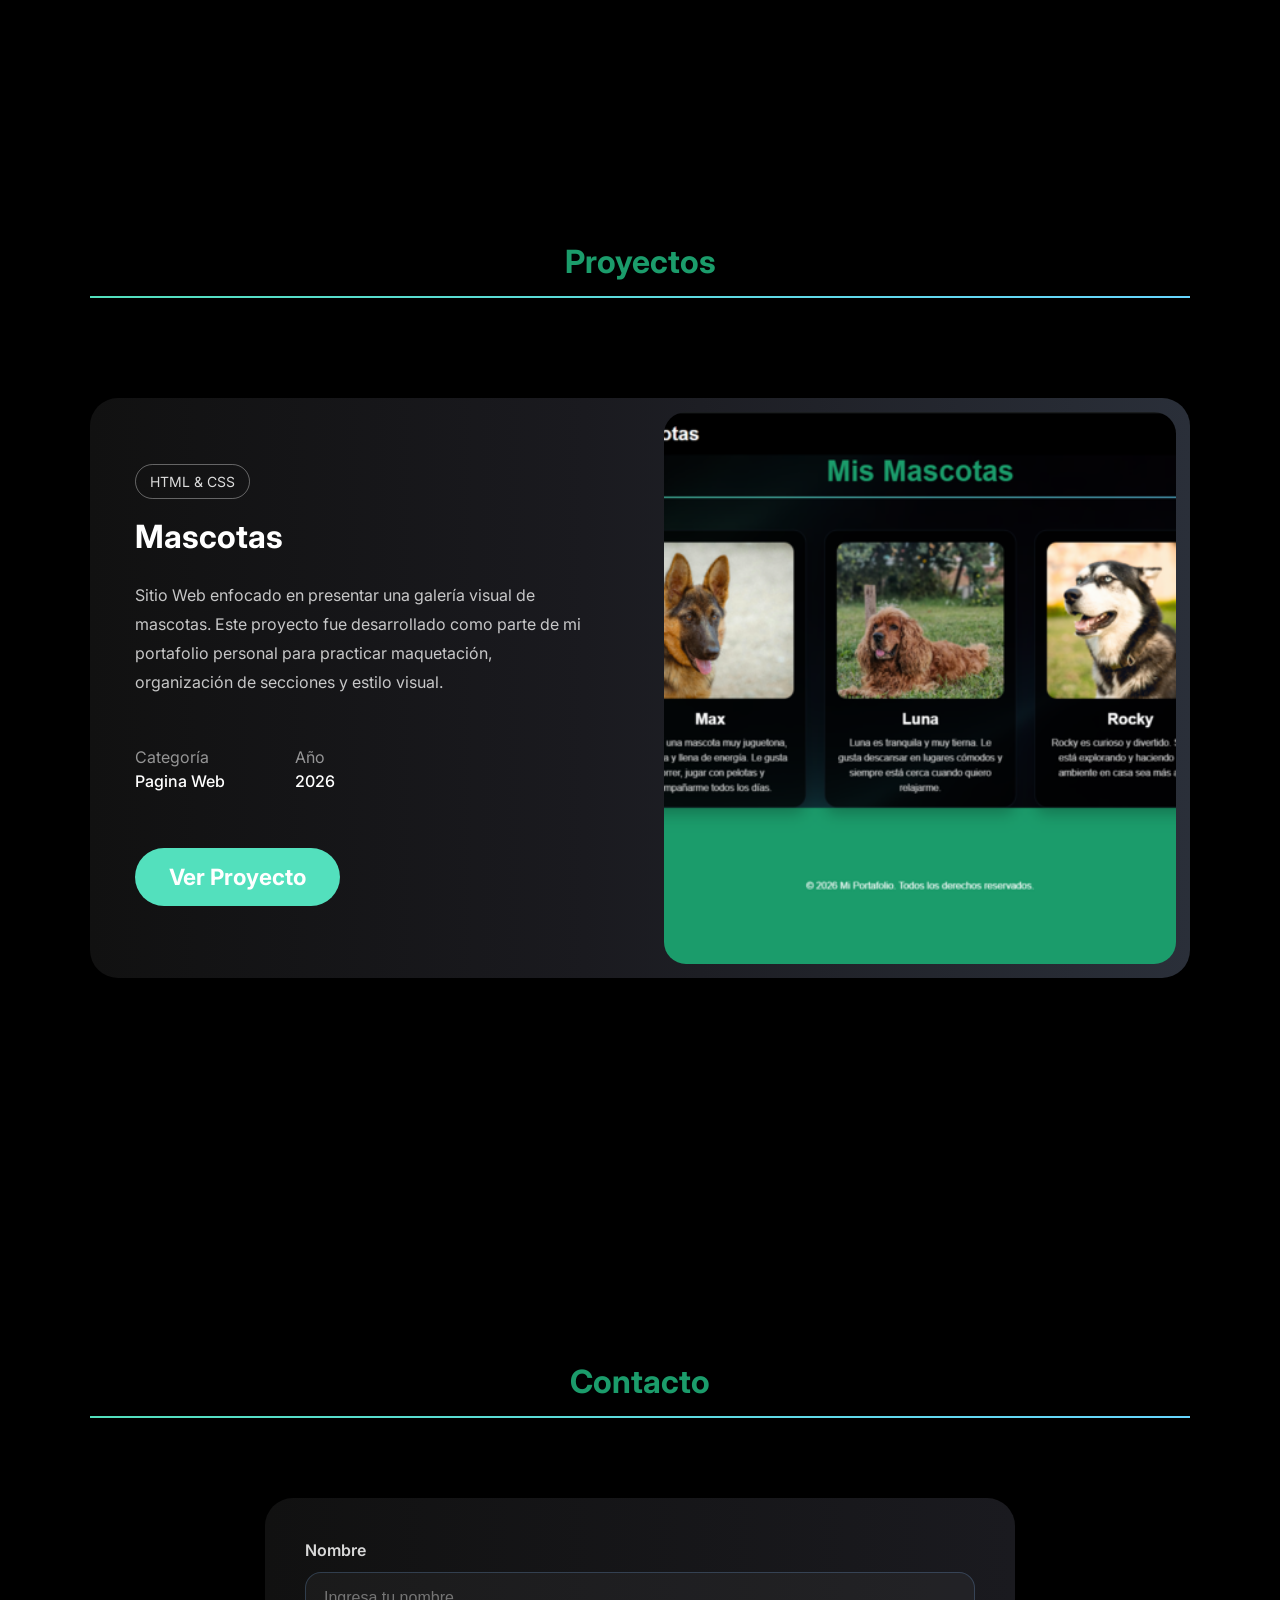
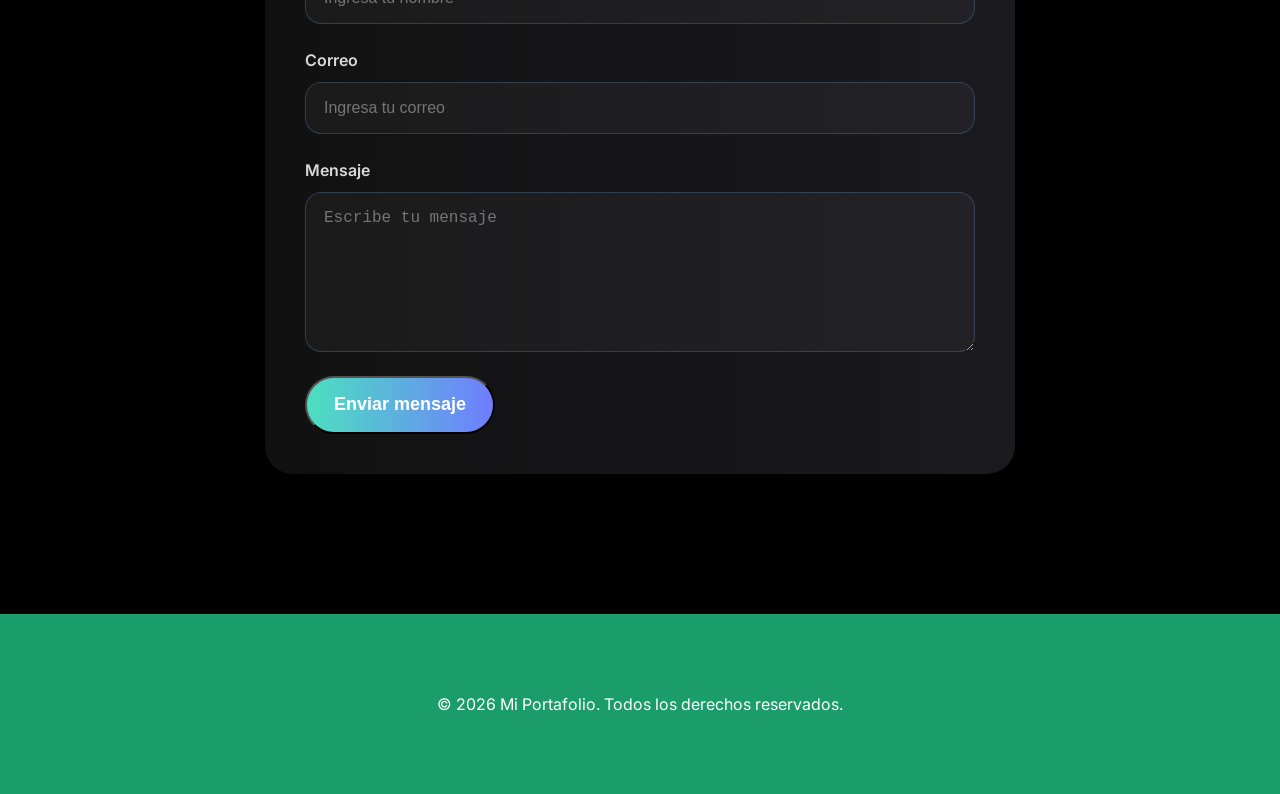
==== commit d109f21c: "update portafolio all" ====
--- a/index.html
+++ b/index.html
@@ -55,8 +55,10 @@
           <a href="#aboutme" class="">Sobre Mi</a>
           <a href="#projects" class="">Proyectos</a>
           <a href="#contact" class="">Contacto</a>
+          <a href="mascotas.html" class="btn btn-primary btn-mascota"
+            >Mascotas</a
+          >
         </nav>
-        <a href="mascotas.html" class="btn btn-primary btn-mascota">Mascotas</a>
       </div>
     </header>
 
--- a/style.css
+++ b/style.css
@@ -9,17 +9,24 @@
 }
 
 body {
-  font-family: Arial, sans-serif;
+  font-family: "Inter", sans-serif;
+  line-height: 1.5;
+  color: white;
   background: black;
+  position: relative;
+}
+
+.bg-fixed {
+  position: fixed;
+  inset: 0;
   background-image: url("fondo-portafolio1.webp");
   background-position: center;
   background-size: cover;
   background-repeat: no-repeat;
-  background-attachment: fixed;
-  backdrop-filter: blur(10px);
-  font-family: "Inter", sans-serif;
-  line-height: 1.5;
-  color: white;
+  z-index: -1;
+  filter: blur(10px);
+  transform: scale(1.05);
+  pointer-events: none;
 }
 
 .container {
@@ -54,6 +61,7 @@
   background: none;
   cursor: pointer;
   color: white;
+  padding: 11.5px 0;
 }
 .icon {
   width: 24px;
@@ -66,6 +74,7 @@
   border: none;
   cursor: pointer;
   color: white;
+  padding: 11.5px 0;
 }
 
 .menu {
@@ -73,7 +82,6 @@
   gap: 20px;
   align-items: center;
   list-style: none;
-  display: inline-block;
 }
 
 .menu a {
@@ -86,7 +94,7 @@
   transition: color 0.25s ease;
   white-space: nowrap;
 }
-.menu a::after {
+.menu a:not(.btn-mascota)::after {
   content: "";
   width: 0%;
   height: 2px;
@@ -97,11 +105,12 @@
   transition: all 0.4s ease;
 }
 
-.menu a:hover::after {
+.menu a:not(.btn-mascota):hover::after {
   width: 100%;
   left: 0;
 }
-.menu a:hover {
+
+.menu a:not(.btn-mascota):hover {
   color: white;
 }
 
@@ -123,6 +132,9 @@
   backdrop-filter: blur(10px);
 }
 
+.btn-mascota {
+  margin-left: 10px;
+}
 /* Content Section principal*/
 
 .hero {
@@ -181,7 +193,7 @@
   filter: drop-shadow(0px 10px 10px rgba(0, 0, 0, 2));
 }
 .hero-image img:hover {
-  transform: scale(1.2);
+  transform: scale(1.05);
 }
 
 /* Content Section About Me*/
@@ -486,10 +498,12 @@
     height: 0;
     overflow: hidden;
     transition: all 0.5s ease-in-out;
+    padding: 0 20px;
   }
   .active {
     height: 100vh;
   }
+
   .open-menu.actives {
     display: none;
   }
@@ -498,7 +512,9 @@
   }
 
   .btn-mascota {
-    display: none;
+    display: inline-flex;
+    width: 100%;
+    margin-top: 20px;
   }
   .menu::after {
     content: "";
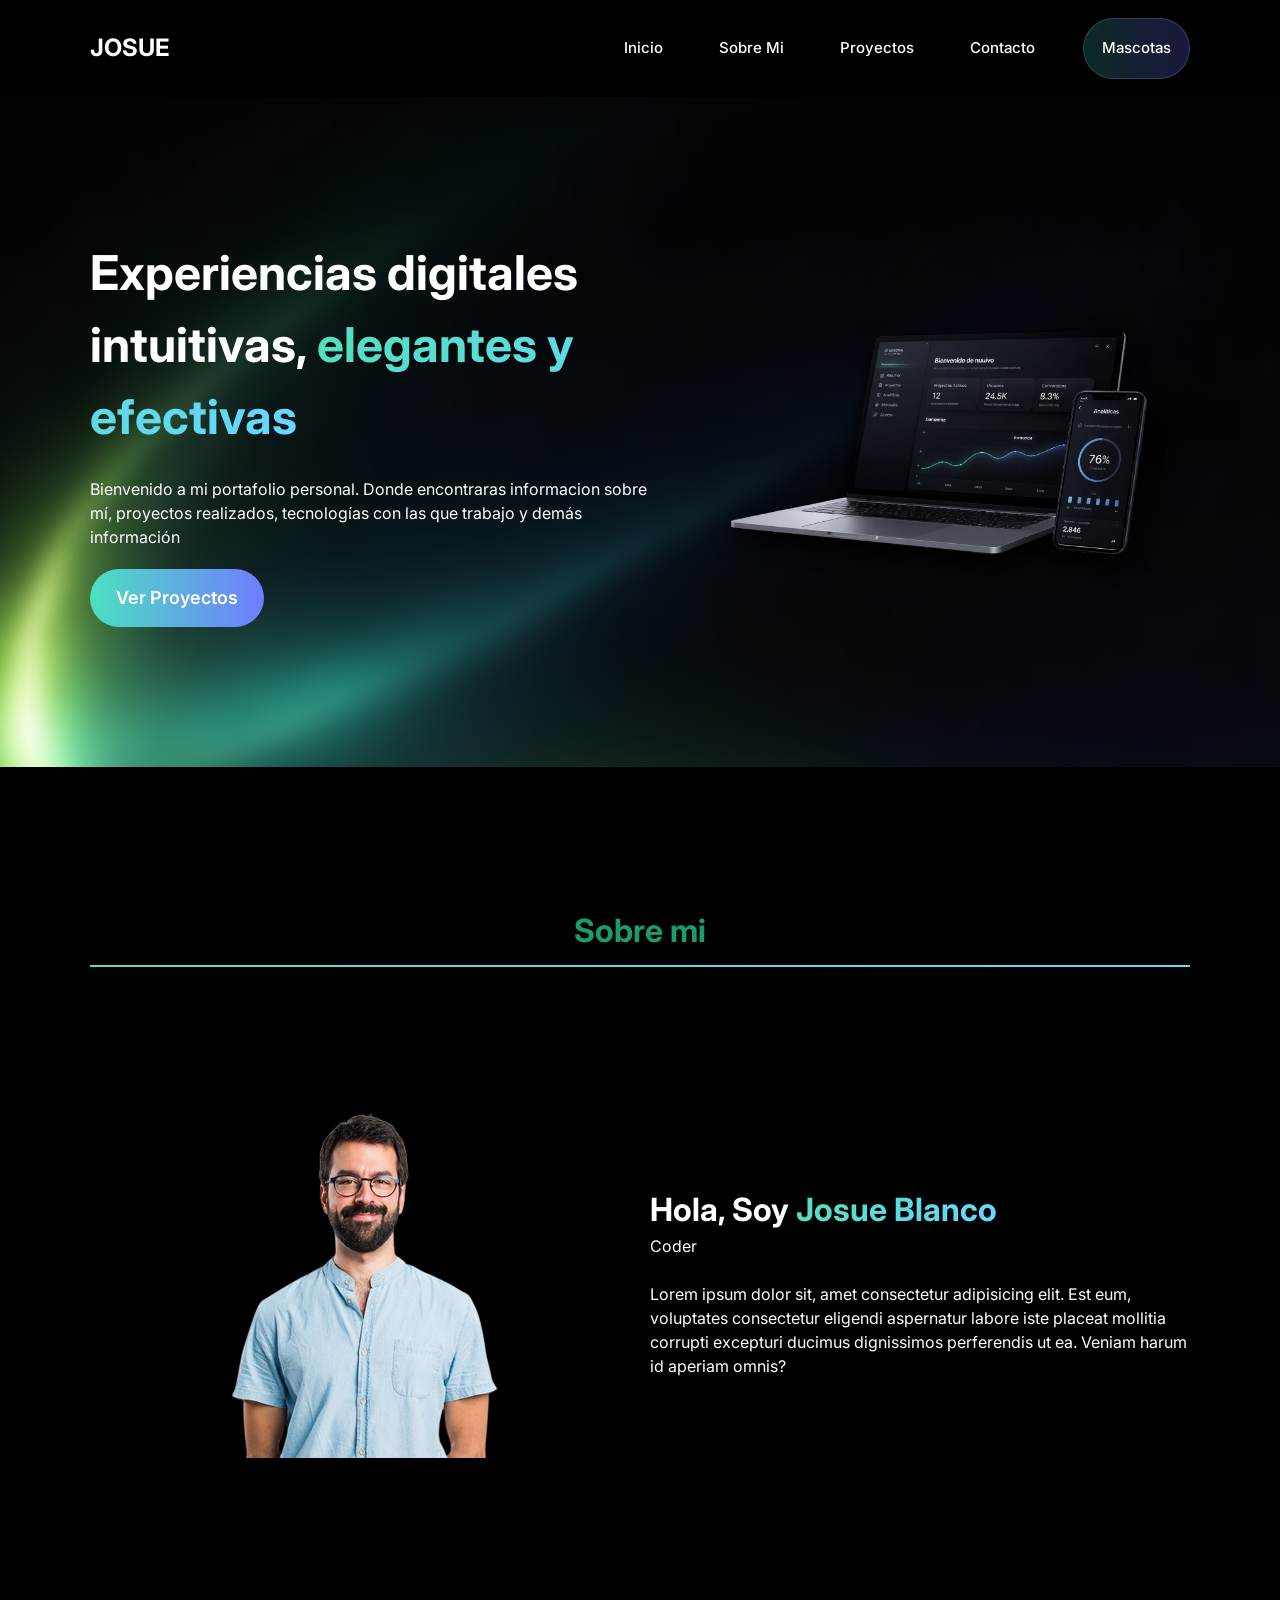
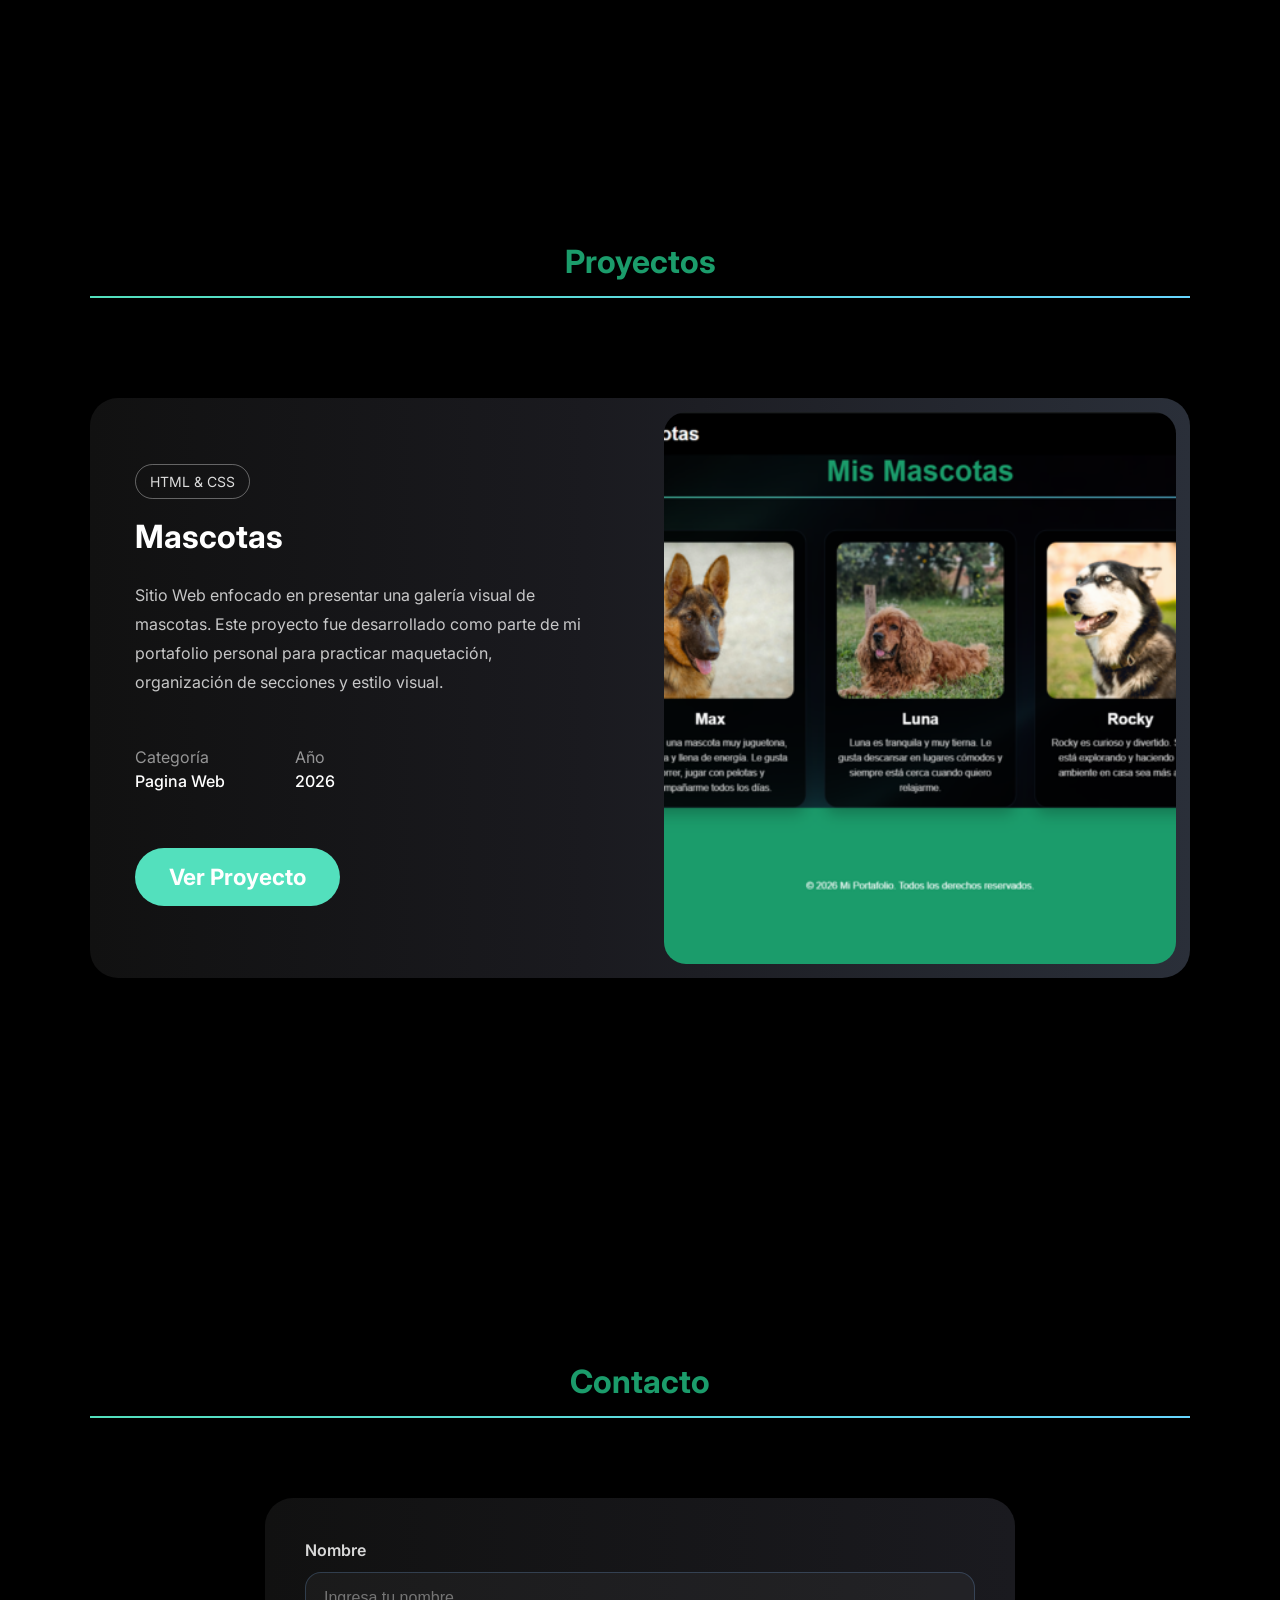
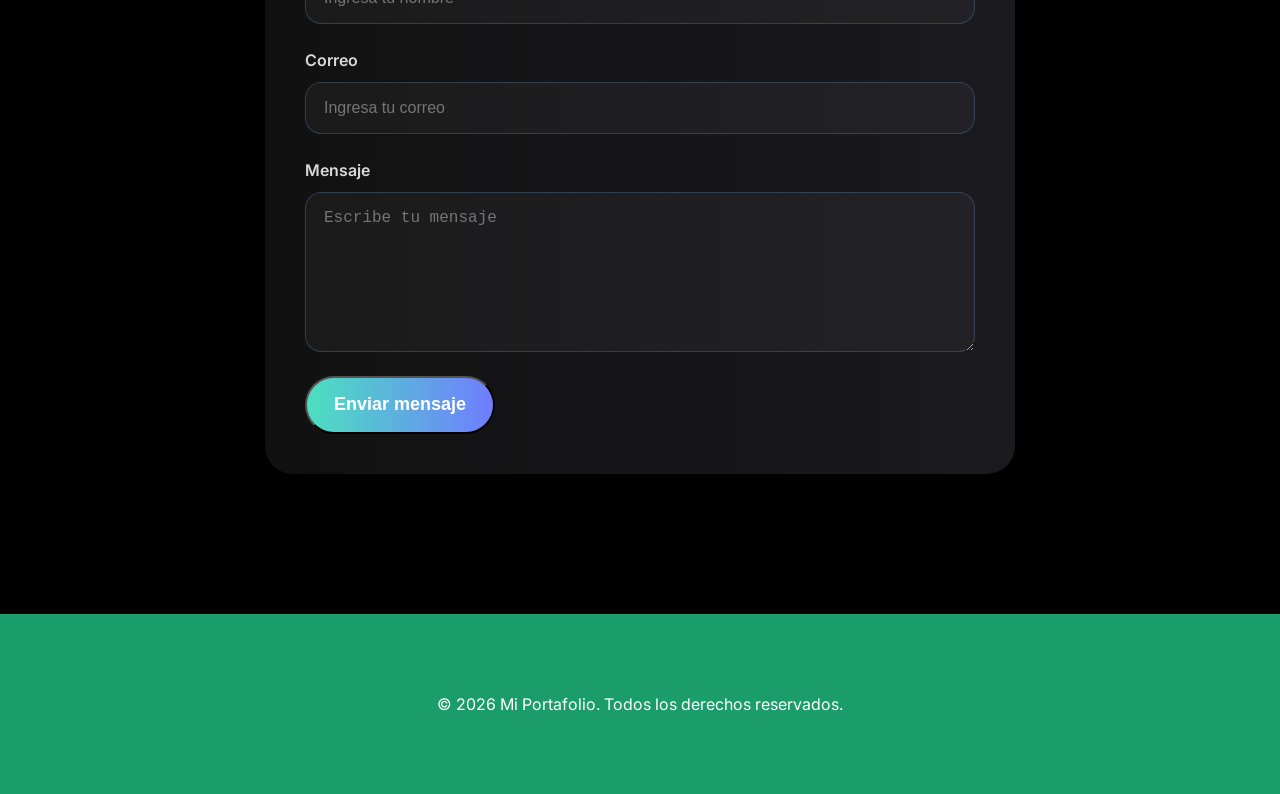
==== commit fbbf791c: "update portafolio grid2" ====
--- a/index.html
+++ b/index.html
@@ -14,9 +14,9 @@
   </head>
   <body>
     <div class="bg-fixed"></div>
-    <header>
+    <header class="head-n">
       <div class="container navbar">
-        <div class="logo">JOSUE</div>
+        <div><h2 class="logo">JOSUE</h2></div>
         <button class="open-menu">
           <svg
             xmlns="http://www.w3.org/2000/svg"
--- a/style.css
+++ b/style.css
@@ -11,8 +11,8 @@
 body {
   font-family: "Inter", sans-serif;
   line-height: 1.5;
-  color: white;
-  background: black;
+  color: #ffffff;
+  background: #000000;
   position: relative;
 }
 
@@ -37,7 +37,7 @@
 /* Content Header*/
 
 header {
-  background: rgb(0, 0, 0);
+  background: #000000;
   position: sticky;
   top: 0;
   z-index: 1000;
@@ -49,8 +49,10 @@
   align-items: center;
   padding: 18px 0;
 }
-
 .logo {
+  cursor: pointer;
+}
+.logo h2 {
   font-size: 1.3rem;
   font-weight: bold;
 }
@@ -60,7 +62,7 @@
   border: none;
   background: none;
   cursor: pointer;
-  color: white;
+  color: #ffffff;
   padding: 11.5px 0;
 }
 .icon {
@@ -73,7 +75,7 @@
   background: none;
   border: none;
   cursor: pointer;
-  color: white;
+  color: #ffffff;
   padding: 11.5px 0;
 }
 
@@ -87,13 +89,14 @@
 .menu a {
   position: relative;
   padding: 18px;
-  color: #ffffffd6;
+  color: #ffffff;
   text-decoration: none;
   font-size: 15px;
   font-weight: 500;
   transition: color 0.25s ease;
   white-space: nowrap;
 }
+
 .menu a:not(.btn-mascota)::after {
   content: "";
   width: 0%;
@@ -111,10 +114,22 @@
 }
 
 .menu a:not(.btn-mascota):hover {
-  color: white;
+  color: #ffffff;
 }
 
 .btn {
+  display: inline-flex;
+  align-items: center;
+  justify-content: center;
+  padding: 12px 20px;
+  border-radius: 999px;
+  font-weight: bold;
+  transition: 0.3s ease;
+  text-decoration: none;
+  color: inherit;
+}
+
+.btn-pag-mascota {
   display: inline-flex;
   align-items: center;
   justify-content: center;
@@ -168,7 +183,7 @@
   border-radius: 999px;
   font-size: 18px;
   font-weight: 600;
-  color: white;
+  color: #ffffff;
   background: linear-gradient(90deg, #4ce0c0 0%, #6f7dff 100%);
 }
 
@@ -199,7 +214,7 @@
 /* Content Section About Me*/
 
 .features {
-  background-color: black;
+  background-color: #000000;
   padding: 140px 0;
 }
 
@@ -266,7 +281,7 @@
   border-radius: 28px;
   overflow: hidden;
   background: linear-gradient(90deg, #111111 0%, #1a1a1f 45%, #2a2f39 100%);
-  box-shadow: 0 18px 45px rgba(0, 0, 0, 0.35);
+  box-shadow: 0 18px 45px #00000059;
 }
 
 .project-info {
@@ -281,8 +296,8 @@
 }
 
 .project-tags span {
-  border: 1px solid rgba(255, 255, 255, 0.35);
-  color: rgba(255, 255, 255, 0.85);
+  border: 1px solid #ffffff59;
+  color: #ffffffd9;
   border-radius: 999px;
   padding: 8px 14px;
   font-size: 14px;
@@ -297,7 +312,7 @@
 .project-description {
   font-size: 1rem;
   line-height: 1.8;
-  color: rgba(255, 255, 255, 0.76);
+  color: #ffffffc2;
   margin-bottom: 48px;
   max-width: 520px;
 }
@@ -309,7 +324,7 @@
 }
 
 .project-data small {
-  color: rgba(255, 255, 255, 0.55);
+  color: #ffffff8c;
   font-size: 1rem;
   margin-bottom: 10px;
 }
@@ -330,7 +345,7 @@
   text-decoration: none;
   font-size: 1.4rem;
   font-weight: 700;
-  color: white;
+  color: #ffffff;
   background: #53e0bd;
 }
 
@@ -351,7 +366,7 @@
 
 .contact-section {
   padding: 140px 0;
-  background-color: black;
+  background-color: #000000;
 }
 
 .container-contact {
@@ -360,7 +375,7 @@
   padding: 40px;
   border-radius: 28px;
   background: linear-gradient(90deg, #111111 0%, #1a1a1f);
-  box-shadow: 0 18px 45px rgba(0, 0, 0, 0.35);
+  box-shadow: 0 18px 45px #00000059;
 }
 
 .contact-form {
@@ -389,7 +404,7 @@
   border: 1px solid #81baff38;
   border-radius: 16px;
   background: rgba(255, 255, 255, 0.04);
-  color: white;
+  color: #ffffff;
   font-size: 1rem;
   outline: none;
   transition: 0.3s ease;
@@ -420,13 +435,13 @@
 
 .pet-card {
   width: 320px;
-  background: rgba(0, 0, 0, 0.7);
-  border: 1px solid rgba(129, 186, 255, 0.12);
+  background: #000000b3;
+  border: 1px solid #81baff1f;
   border-radius: 22px;
   padding: 20px;
   text-align: center;
   backdrop-filter: blur(8px);
-  box-shadow: 0 10px 25px rgba(0, 0, 0, 0.25);
+  box-shadow: 0 10px 25px #00000040;
 }
 
 .pet-card img {
@@ -443,7 +458,7 @@
 }
 
 .pet-card p {
-  color: rgba(255, 255, 255, 0.8);
+  color: #ffffffcc;
   line-height: 1.6;
   font-size: 0.98rem;
 }
@@ -532,7 +547,7 @@
 
   .menu a {
     font-size: 20px;
-    color: white;
+    color: #ffffff;
   }
 
   .features-grid {
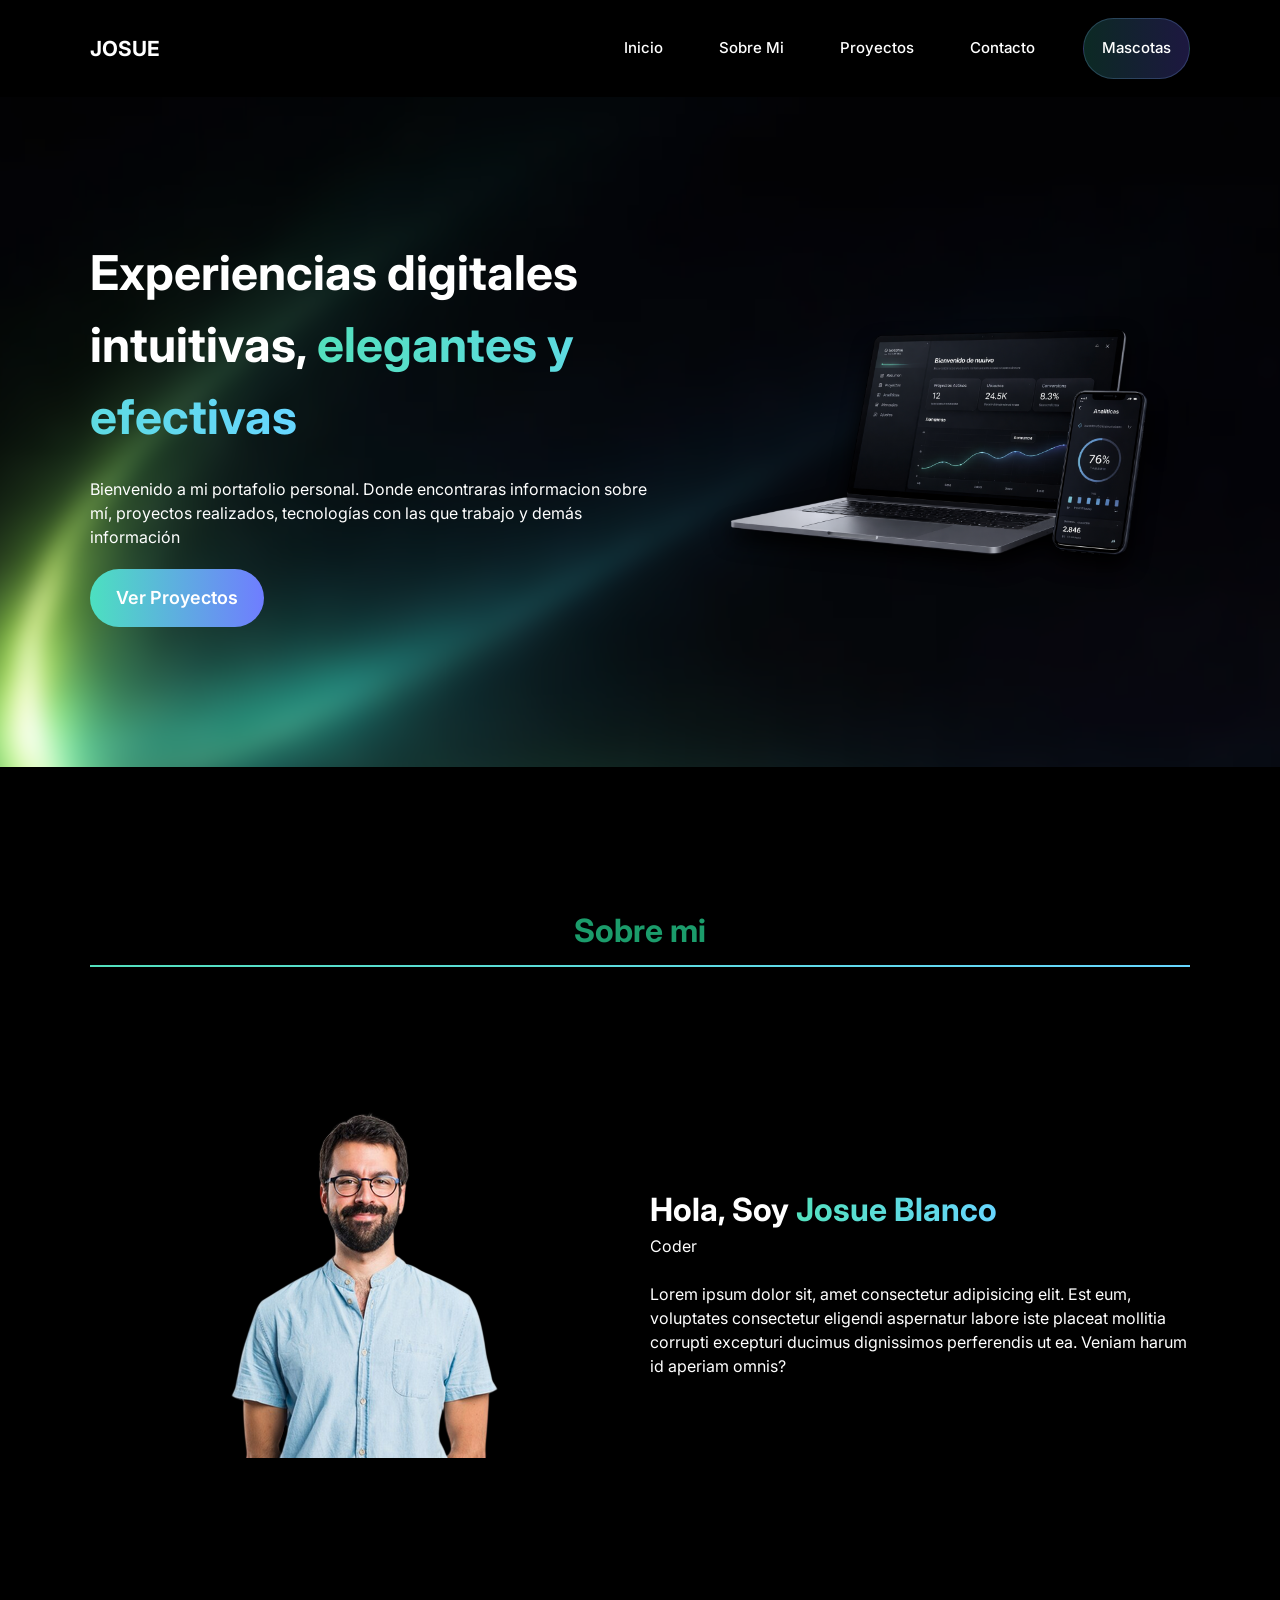
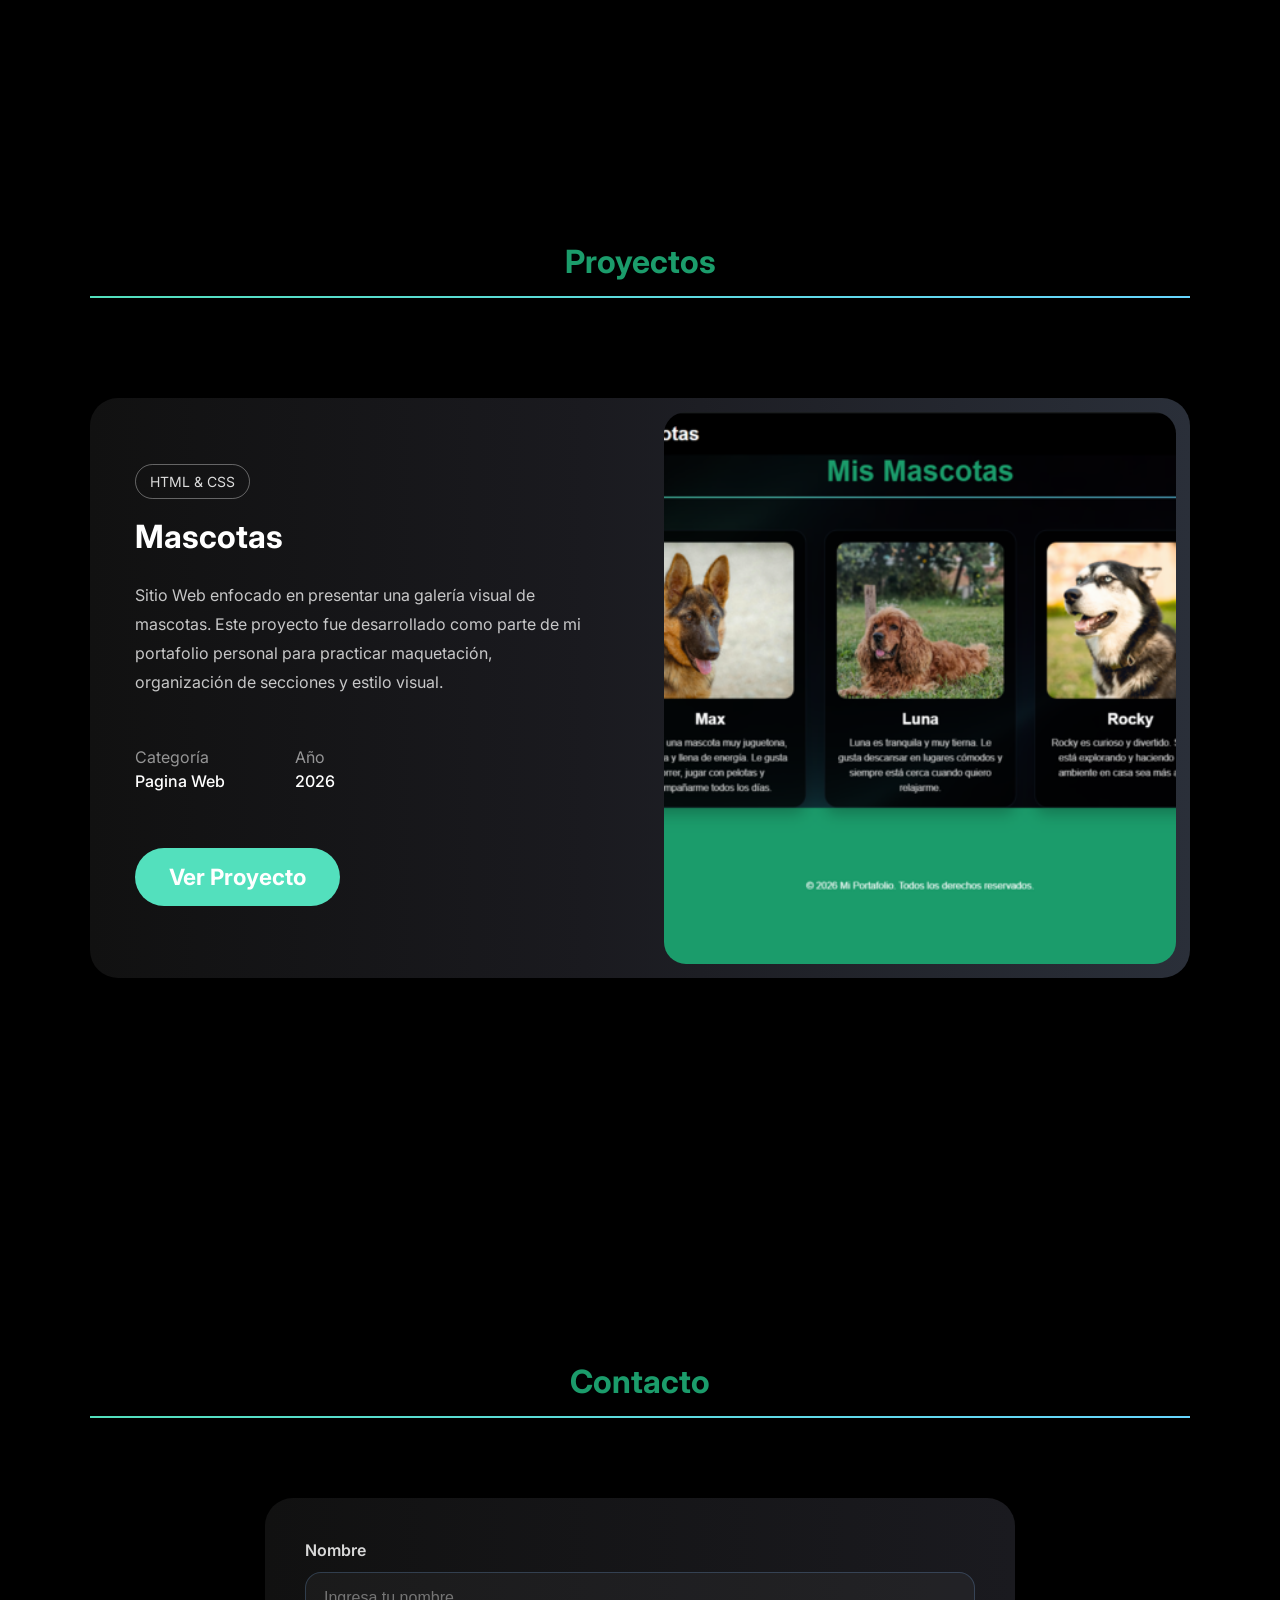
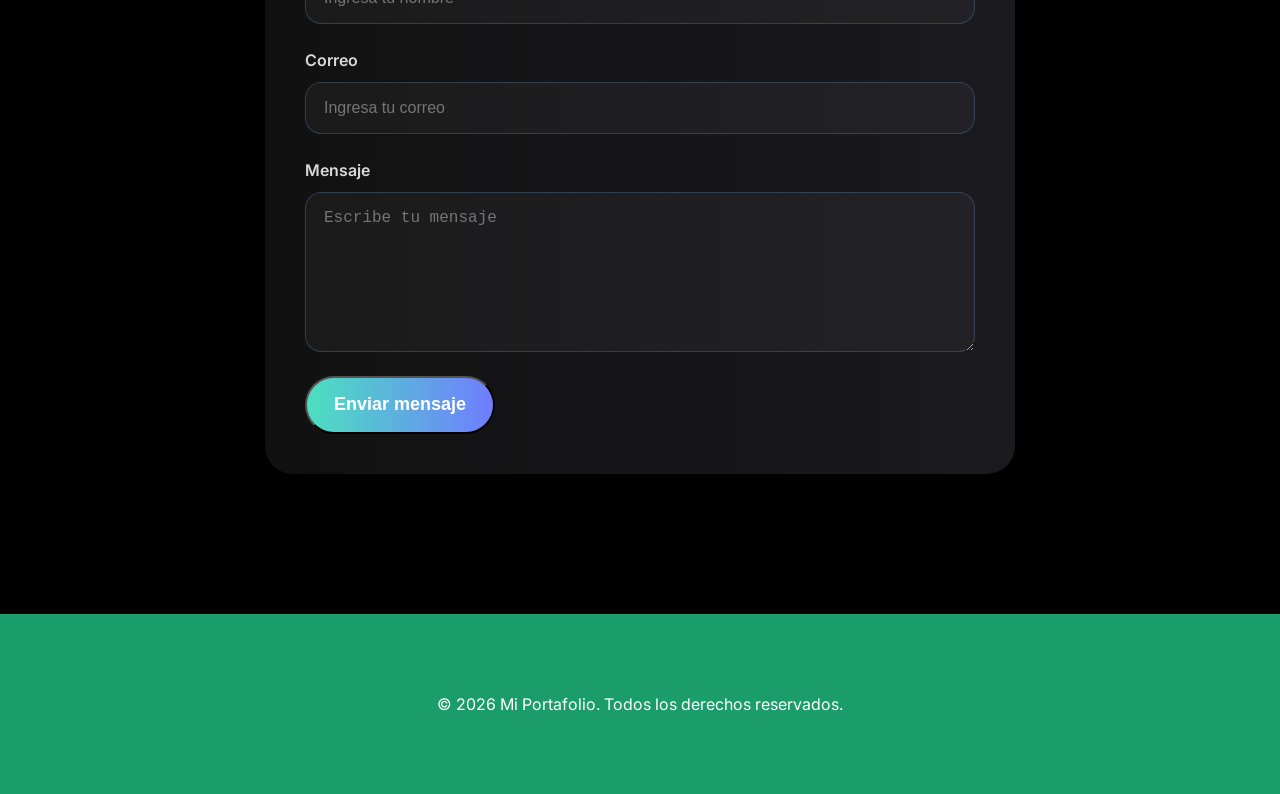
==== commit 316bfd8c: "update portafolio boton" ====
--- a/index.html
+++ b/index.html
@@ -14,9 +14,9 @@
   </head>
   <body>
     <div class="bg-fixed"></div>
-    <header class="head-n">
+    <header>
       <div class="container navbar">
-        <div><h2 class="logo">JOSUE</h2></div>
+        <h2 class="logo">JOSUE</h2>
         <button class="open-menu">
           <svg
             xmlns="http://www.w3.org/2000/svg"
--- a/style.css
+++ b/style.css
@@ -50,9 +50,6 @@
   padding: 18px 0;
 }
 .logo {
-  cursor: pointer;
-}
-.logo h2 {
   font-size: 1.3rem;
   font-weight: bold;
 }
@@ -427,14 +424,13 @@
 }
 
 .pets-gallery {
-  display: flex;
-  flex-wrap: wrap;
-  justify-content: center;
-  gap: 30px;
+  display: grid;
+  grid-template-columns: repeat(3, 1fr);
+  gap: 20px;
 }
 
 .pet-card {
-  width: 320px;
+  width: 100%;
   background: #000000b3;
   border: 1px solid #81baff1f;
   border-radius: 22px;
@@ -498,6 +494,9 @@
   }
   .project-image {
     order: 1;
+  }
+  .pets-gallery {
+    grid-template-columns: repeat(2, 1fr);
   }
 }
 
@@ -573,4 +572,8 @@
   .contact-form button {
     align-self: stretch;
   }
-}
+  .pets-gallery {
+    grid-template-columns: 1fr;
+    padding: 0 3rem;
+  }
+}
